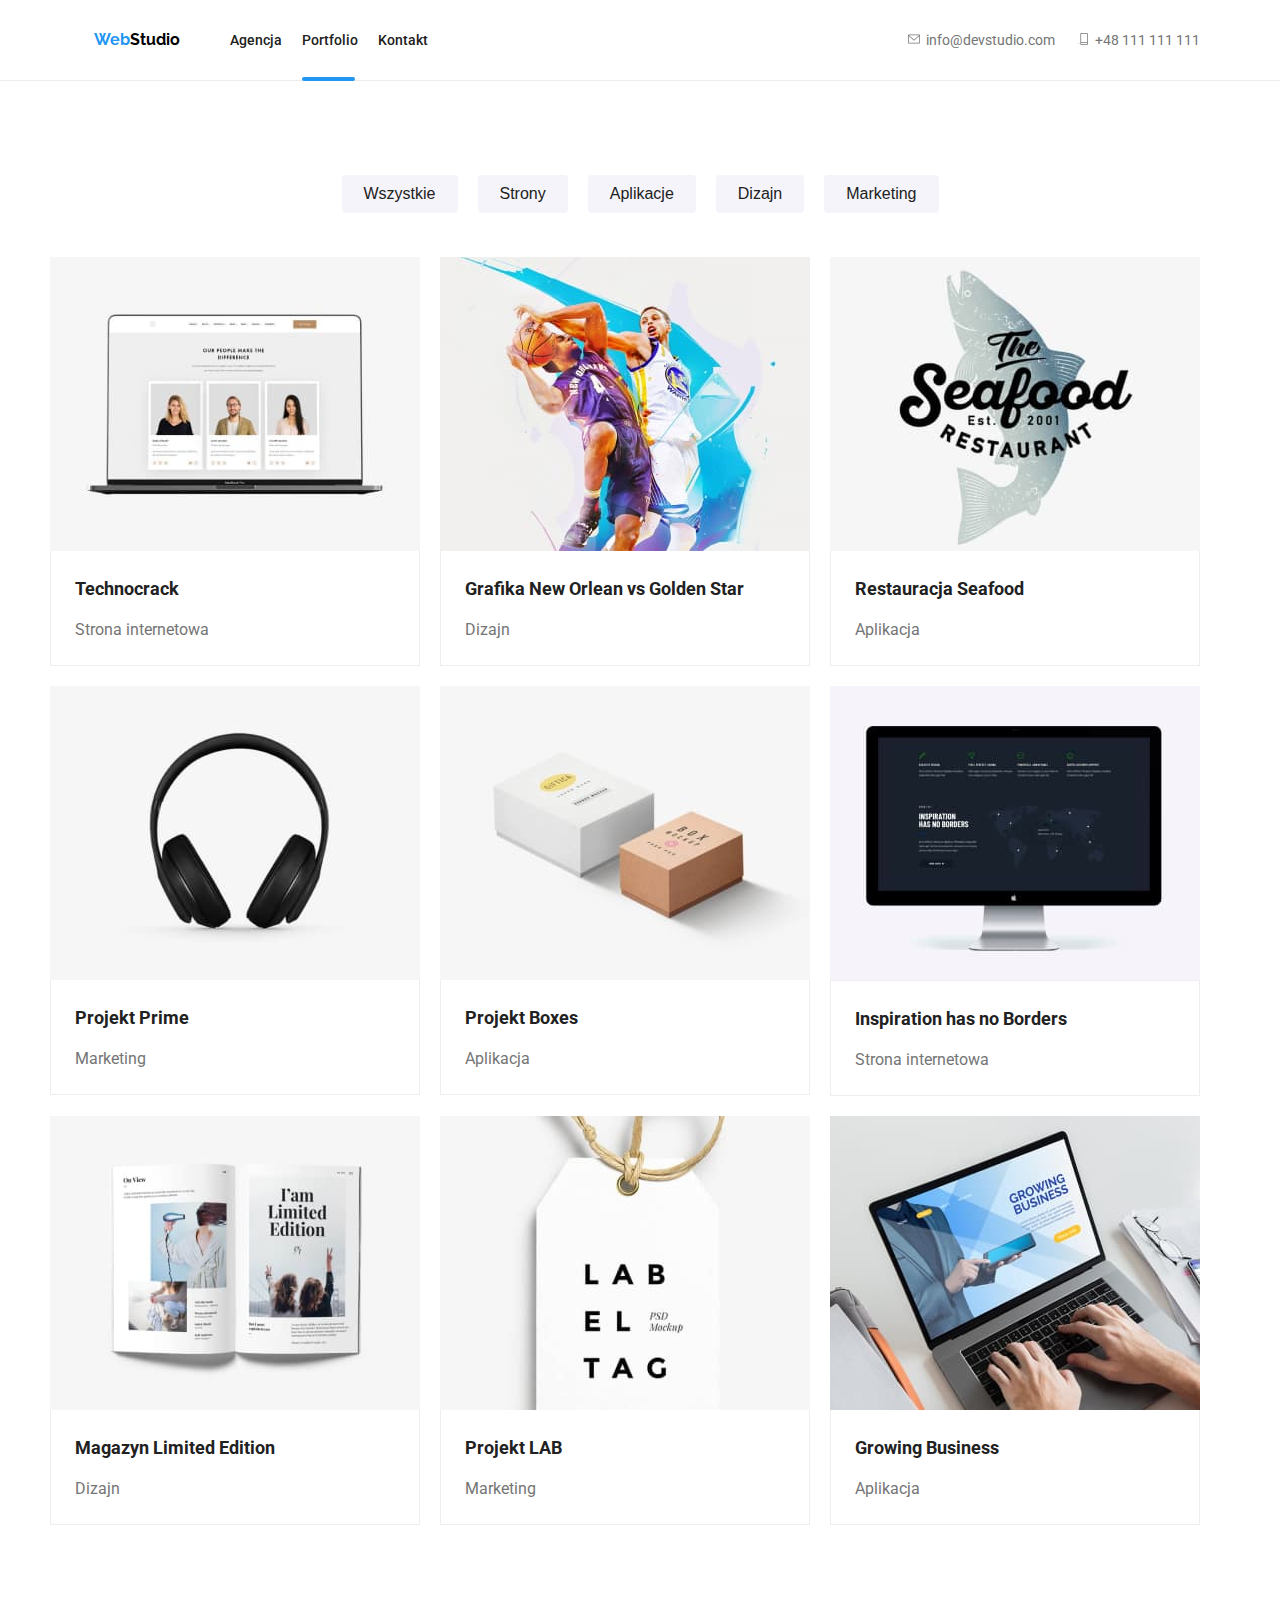
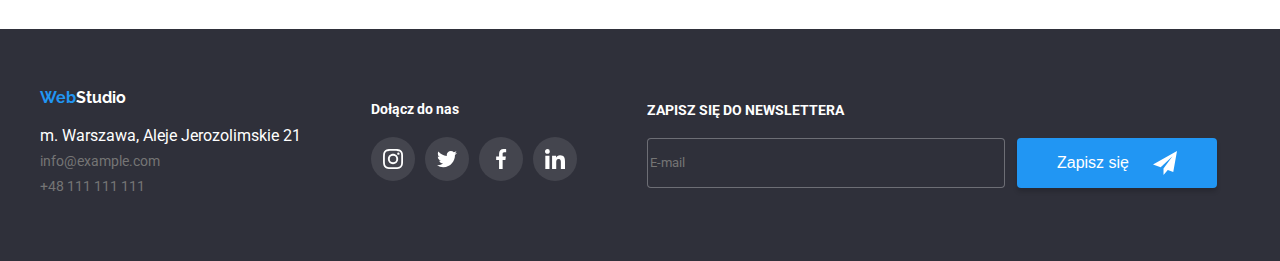
==== portfolio.html @ ab226d9c "feat: init" ====
<!DOCTYPE html>
<html lang="en">
  <head>
    <title>Homework_2</title>
    <meta http-equiv="X-UA-Compatible" content="IE=edge" />
    <meta charset="utf-8" />
    <meta name="viewport" content="width=device-width, initial-scale=1.0" />
    <link rel="stylesheet" href="https://cdnjs.cloudflare.com/ajax/libs/modern-normalize/2.0.0/modern-normalize.min.css" 
    integrity="sha512-4xo8blKMVCiXpTaLzQSLSw3KFOVPWhm/TRtuPVc4WG6kUgjH6J03IBuG7JZPkcWMxJ5huwaBpOpnwYElP/m6wg==" 
    crossorigin="anonymous" 
    referrerpolicy="no-referrer" />
    <link rel="stylesheet" href="css/styles.css" type="text/css"/>
    <link rel="preconnect" href="https://fonts.googleapis.com">
    <link rel="preconnect" href="https://fonts.gstatic.com" crossorigin>
    <link href="https://fonts.googleapis.com/css2?family=Raleway:wght@700&family=Roboto:wght@400;500;700;900&display=swap" 
    rel="stylesheet">
  </head>
  <body lang="pl">
    <header>
        <div class="container">
            <div class="head">
              <div class="head-left">
                <div class="logo-top">
                  <a href="./index.html"><span>Web</span>Studio</a>
                </div>
                <ul class="nav-list">
                    <li class="nav-list-item">
                      <a class="agency" href="./index.html">Agencja</a>
                      
                    </li>
                    <li class="nav-list-item">
                      <a class="portfolio" href="./portfolio.html">Portfolio</a>
                      <div class="underline"></div>
                    </li>
                    <li class="nav-list-item">
                      <a class="contact" href="#">Kontakt</a>
                    </li>
                  </ul>
              </div>
                <div class="head-right">
                    <ul class="head-right-list">
                        <li >
                            <div class="link-mail-head">
                              <svg width="16" height="12">
                                <use href="./images/icons.svg#icon-envelope"></use>
                              </svg>
                              <a href="#">info@devstudio.com</a>
                            </div>
                        </li>
                        <li >
                            <div class="link-phone-head">
                              <svg  width="16" height="12">
                                <use href="./images/icons.svg#icon-smartphone"></use>
                              </svg>
                              <a href="tel:48111111111">+48 111 111 111</a>
                            </div>
                        </li>
                    </ul>
                </div>
            </div>
        </div>
    </header>    
    <main>
        <div class="container">
            <section class="section">
                <!--HERO-->
                <div>
                    <ul class="button-head">
                        <li class="button"><button type="button">Wszystkie</button></li>
                        <li class="button"><button type="button">Strony</button></li>
                        <li class="button"><button type="button">Aplikacje</button></li>
                        <li class="button"><button type="button">Dizajn</button></li>
                        <li class="button"><button type="button">Marketing</button></li>
                    </ul>
                </div>    
                <!--Opis-->
                <div>
                    <ul class="image-list">
                        <li class="item">
                          <div class="box">
                            <div class="overlay">
                              <p>
                                Technocrack jest popularną platformą wykorzystywaną do rozpowszechniania koronawirusa. 
                                Firmy wykorzystują tę platformę do celów szpiegowskich i ataków na niezabezpieczone serwery konkurencji
                              </p>
                            </div>
                            <img src="images/images.portfolio/1strona.jpg"
                            alt="Technocrack"
                            width="370"
                            height="294" >
                          </div>
                            <div class="item-text">
                                <h2>Technocrack</h2>
                                <p>Strona internetowa</p>
                            </div>
                        </li>
                        <li class="item">
                          <div class="box">
                            <div class="overlay">
                              <p>
                                Technocrack jest popularną platformą wykorzystywaną do rozpowszechniania koronawirusa. 
                                Firmy wykorzystują tę platformę do celów szpiegowskich i ataków na niezabezpieczone serwery konkurencji
                              </p>
                            </div>     
                            <img src="images/images.portfolio/2dizajn.jpg"
                                alt="Basketball players"
                                width="370"
                                height="294">
                          </div>
                          <div class="item-text">
                            <h2>Grafika New Orlean vs Golden Star</h2>
                            <p>Dizajn</p>
                          </div>    
                        </li> 
                        <li class="item">
                          <div class="box">
                            <div class="overlay">
                              <p>
                                Technocrack jest popularną platformą wykorzystywaną do rozpowszechniania koronawirusa. 
                                Firmy wykorzystują tę platformę do celów szpiegowskich i ataków na niezabezpieczone serwery konkurencji
                              </p>
                            </div>
                          <img src="images/images.portfolio/3seafood.jpg"
                            alt="Restaurant"
                            width="370"
                            height="294">
                          </div>  
                          <div class="item-text">
                                    <h2>Restauracja Seafood</h2>
                                    <p>Aplikacja</p>
                          </div>
                        </li>        
                        <li class="item">
                          <div class="box">
                            <div class="overlay">
                              <p>
                                Technocrack jest popularną platformą wykorzystywaną do rozpowszechniania koronawirusa. 
                                Firmy wykorzystują tę platformę do celów szpiegowskich i ataków na niezabezpieczone serwery konkurencji
                              </p>
                            </div>  
                            <img src="images/images.portfolio/4earpods.jpg"
                              alt="Earpods"
                              width="370"
                              height="294">
                          </div>
                              <div class="item-text">
                                <h2>Projekt Prime</h2>
                                <p>Marketing</p>
                              </div>
                        </li>  
                        <li class="item">
                          <div class="box">
                            <div class="overlay">
                              <p>
                                Technocrack jest popularną platformą wykorzystywaną do rozpowszechniania koronawirusa. 
                                Firmy wykorzystują tę platformę do celów szpiegowskich i ataków na niezabezpieczone serwery konkurencji
                              </p>
                            </div>       
                          <img src="images/images.portfolio/5boxes.jpg"
                              alt="Project boxes"
                              width="370"
                              height="294">
                          </div>
                          <div class="item-text">
                            <h2>Projekt Boxes</h2>
                            <p>Aplikacja</p>
                          </div>
                        </li> 
                        <li class="item">
                          <div class="box">
                            <div class="overlay">
                              <p>
                                Technocrack jest popularną platformą wykorzystywaną do rozpowszechniania koronawirusa. 
                                Firmy wykorzystują tę platformę do celów szpiegowskich i ataków na niezabezpieczone serwery konkurencji
                              </p>
                            </div>   
                            <img src="images/images.portfolio/6pc.jpg"
                              alt="Monitor"
                              width="370"
                              height="294">
                          </div>    
                          <div class="item-text">
                                    <div class="item-text"></div>
                                    <h2>Inspiration has no Borders</h2>
                                    <p>Strona internetowa</p>
                          </div>
                        </li> 
                        <li class="item">
                          <div class="box">
                            <div class="overlay">
                              <p>
                                Technocrack jest popularną platformą wykorzystywaną do rozpowszechniania koronawirusa. 
                                Firmy wykorzystują tę platformę do celów szpiegowskich i ataków na niezabezpieczone serwery konkurencji
                              </p>
                            </div>    
                            <img src="images/images.portfolio/7book.jpg"
                                alt="Journal"
                                width="370"
                              height="294">
                          </div>
                          <div class="item-text">
                            <h2>Magazyn Limited Edition</h2>
                            <p>Dizajn</p>
                          </div>
                        </li>
                        <li class="item">
                          <div class="box">
                            <div class="overlay">
                              <p>
                                Technocrack jest popularną platformą wykorzystywaną do rozpowszechniania koronawirusa. 
                                Firmy wykorzystują tę platformę do celów szpiegowskich i ataków na niezabezpieczone serwery konkurencji
                              </p>
                            </div>    
                            <img src="images/images.portfolio/8lab.jpg"
                              alt="Project lab marketing"
                              width="370"
                              height="294">
                          </div>
                            <div class="item-text">
                            <h2>Projekt LAB</h2>
                            <p>Marketing</p>
                          </div>
                        </li>
                        <li class="item">
                          <div class="box">
                            <div class="overlay">
                              <p>
                                Technocrack jest popularną platformą wykorzystywaną do rozpowszechniania koronawirusa. 
                                Firmy wykorzystują tę platformę do celów szpiegowskich i ataków na niezabezpieczone serwery konkurencji
                              </p>
                            </div>    
                            <img src="images/images.portfolio/9laptop.jpg"
                                alt="Working with laptop"
                                width="370"
                                height="294">
                          </div>
                          <div class="item-text">
                            <h2>Growing Business</h2>
                            <p>Aplikacja</p>
                          </div>
                        </li>
                            
                    </ul>
                </div> 
            </section>
        </div>        
    </main>
    <footer class="footer">
        <div class="container">
          <div class="footer-block">
            <div class="footer-left">
              <div>
                <a class="logo-bottom" href="index.html"><span>Web</span>Studio</a>
              </div>
              <div>
                <address class="address">
                  <ul class="address-list">
                    <li>
                    <p>m. Warszawa, Aleje Jerozolimskie 21</p>
                    </li>
                    <li>
                    <p class="link-footer1">info@example.com</p>
                    </li>
                    <li>
                    <p class="link-footer2">+48 111 111 111</p>
                    </li>
                  </ul>
                </address>
              </div>
            </div>
            <div class="footer-right">
              <h4>Dołącz do nas</h4>
              <ul class="bottom-icons">
                <li class="icon-bottom-item">
                  <svg class="item-icon" width="20" heigh="20">
                    <use href="./images/icons.svg#icon-instagram"></use>
                  </svg>
                </li>
                <li class="icon-bottom-item">
                  <svg class="item-icon" width="20" heigh="20">
                    <use href="./images/icons.svg#icon-twitter"></use>
                  </svg>
                </li>
                <li class="icon-bottom-item">
                  <svg class="item-icon" width="20" heigh="20">
                    <use href="./images/icons.svg#icon-facebook"></use>
                  </svg>
                </li>
                <li class="icon-bottom-item">
                  <svg class="item-icon" width="20" heigh="20">
                    <use href="./images/icons.svg#icon-linkedin"></use>
                  </svg>
                </li>
              </ul>
            </div>
            <div class="footer-newsletter">
              <form class="newsletter-form" name="signup_form" autocomplete="on" novalidate>
                <label>
                  <h4>Zapisz się do newslettera</h4>
                  <input type="email" name="email" placeholder="E-mail" />
                </label>
                <button class="label-button" type="submit">Zapisz się
                  <svg  width="24" height="24">
                    <use href="./images/icons.svg#icon-icon-send"></use>
                  </svg>
                </button> 
              </form>
            </div>
          </div>
        </div>
    </footer>
</body>
</html>
---- css/styles.css ----
*,
*::before,
*::after {
  box-sizing: border-box;
}

*{
    font-family: 'Roboto', 'Raleway' sans-serif;
    margin: auto;
         
}


.container {
    max-width: 1200px;
    justify-content: center;
   
}
header {
    border-bottom: 1px solid #ECECEC;
}

.head {
    display: flex;
    color: #212121;
    font-size: 16px;
    line-height: 1.14;
    text-decoration: none;
    height: 80px;
        
}

.head li {
    padding-inline: 10px;
}
.head-left {
    display: flex;
    justify-content: space-between;
    padding-right: 364px;
}

.logo-top a {
    color: #000000;
    font-weight: 700;
    font-family:'Raleway';
    padding-top: 24px;
    padding-bottom: 25px;
    text-decoration: none;
    margin: 0;
}

.logo-top span {
    color: #2196F3;
}
.nav-list {
    display: flex;
    margin: unset;
    justify-content: space-between;
    align-items: center;
    text-decoration: none;
}

.nav-list a {
    margin: unset;
    justify-content: space-between;
    transition: 250ms cubic-bezier(0.4, 0, 0.2, 1);
    text-decoration: none;
    
}
.agency {
    color: #212121;
    font-weight: 500;
    font-size: 14px;
    margin: 0; 
}
.agency:hover {
    color: #2196F3;
}
.portfolio {
    color: #212121;
    font-weight: 500;
    font-size: 14px;
    margin: 0; 
}
.portfolio:hover {
    color: #2196F3;
}
.contact {
    color: #212121;
    font-weight: 500;
    font-size: 14px;
    margin: 0; 
}
.contact:hover {
    color: #2196F3;
}

.underline {
    position: absolute;
    background-color: #2196F3;
    border-radius: 2px;
    width: 53px;
    height: 4px;
    margin-top: 28px;
}

.link-mail-head {
    transition: 250ms cubic-bezier(0.4, 0, 0.2, 1);
}
.link-phone-head {
    transition: 250ms cubic-bezier(0.4, 0, 0.2, 1);
}

.head-right {
    display: flex;
    justify-content: space-between;
    margin: unset;
    padding-right: 30px;
}



.head-right-list {
    display: flex;
    cursor: pointer;
    transition: 250ms cubic-bezier(0.4, 0, 0.2, 1);
}
.head-right-list a{
    text-decoration: none;
    color: #757575;
    font-size: 14px;
    
}
.head-right-list svg {
    fill: #757575;
    
}

.head-right-list :hover {
    color: #2196F3;
    fill: #2196F3;
    
}
.head-right-list :hover svg {
    fill: var(--hover-color);
    

} 
.head-right-list :hover a {
    color: var(--hover-color);
    
}
body {
    font-family: 'Roboto', sans-serif;
    background-color: #FFFFFF;
    color: #212121;
    text-decoration: none;
    line-height: 1.5;
     
}
.section {
    padding-top: 94px;
    padding-bottom: 94px;
        
}

button {
    font-style: normal;
    font-weight: 500;
    font-size: 16px;
    line-height: 26px;
    display: inline;
    color:#212121;
    background-color: #F5F4FA;
    cursor: pointer;
    justify-content: space-between;
    border: 3px;
    padding: 6px 22px;
    border-radius: 4px;
    transition: 250ms cubic-bezier(0.4, 0, 0.2, 1);

}
.button {
    padding-inline: 8px;
    transition: 250ms cubic-bezier(0.4, 0, 0.2, 1);

}

.button-head {
    padding-bottom: 34px;
    padding-left: 215px;
    padding-right: 215px;
    max-width: fit-content;
    text-align: center;
    transition: 250ms cubic-bezier(0.4, 0, 0.2, 1);
}

button:hover {
    background-color: #2196F3;
    color: #FFFFFF;
    transition: 250ms cubic-bezier(0.4, 0, 0.2, 1);
}

.image-list {
    display: flex;
    flex-wrap:wrap;
    list-style:inside;
    padding: unset;
    margin: unset;
    transition: 250ms cubic-bezier(0.4, 0, 0.2, 1);
  
}

.item {
    flex-basis: calc(100%  / 3);
    border: #757575;
    max-width: fit-content;
    margin: 10px;
    transition: 250ms cubic-bezier(0.4, 0, 0.2, 1);
}

.item:hover {
    cursor: pointer;
    box-shadow: 0px 1px 1px rgba(0, 0, 0, 0.12), 0px 4px 4px rgba(0, 0, 0, 0.06), 1px 4px 6px rgba(0, 0, 0, 0.16);
    transition: 250ms cubic-bezier(0.4, 0, 0.2, 1);
}

.item-text {
    border-bottom: 1px solid #EEEEEE;
    border-left: 1px solid #EEEEEE;
    border-right: 1px solid #EEEEEE;
}

.item h2{
    font-weight: 700;
    font-size: 18px;
    line-height: 36px;
    padding: 20px 24px 4px;
    color: #212121;
}
.item p {
    padding: 4px 24px 20px;
    font-weight: 400;
    font-size: 16px;
    line-height: 30px;
    color: #757575;
}

.box {
    position: relative;
    overflow: hidden;
}
  
.overlay {
    position: absolute;
    top: 0;
    left: 0;
    width: 370px;
    height: 294px;
    background: rgba(33, 150, 243, 0.9);
    transform: translateY(+494px);
    transition: 250ms cubic-bezier(0.4, 0, 0.2, 1);  
}
.overlay p {
    font-style: normal;
    font-weight: 400;
    font-size: 18px;
    line-height: 28px;
    letter-spacing: 0.03em;
    color: #FFFFFF; 
    padding-top: 49px;
    padding-left: 24px;
}
.image-list :hover .overlay {
    transform: translateY(0);
    

  }
img {
    display: block;
    max-width: 100%;
    height: auto;
}

footer {
    background: #2F303A;
    font-size: 16px;
    line-height: 1.14;
    text-decoration: none;
    color: #FFFFFF; 
        
}

.footer {
    padding-top: 60px;
    padding-bottom: 60px;
    justify-content: space-between;
    
}

.footer-block {
    display: flex;
}

.footer-left{
    margin: unset;
}
.footer-right {
    margin: unset;
    padding-left: 70px;
    padding-top: 12px;
}

.footer-right h4{
    font-family: 'Roboto';
    font-style: normal;
    font-weight: 700;
    font-size: 14px;
    line-height: 16px;
    color: #FFFFFF;

}

.logo-bottom {
    color: #FFFFFF;
    font-weight: 700;
    text-decoration: none;
    font-family:'Raleway';       
}

.logo-bottom span {
    color: #2196F3;

}

.address-list {
    padding: 0;
    max-width: fit-content;
}
.address {
    font-style: normal;
    padding-top: 20px;
}

.link-footer1 {
    color: #757575;
    font-size: 14px;
    text-decoration: none;
    padding-top: 9px;
    padding-bottom: 9px;
    transition: 250ms cubic-bezier(0.4, 0, 0.2, 1);
   
}
.link-footer1:hover {
    color: #2196F3 ;
    
}
.link-footer2 {
    color: #757575;
    font-size: 14px;
    text-decoration: none;
    transition: 250ms cubic-bezier(0.4, 0, 0.2, 1);
}
.link-footer2:hover {
    color: #2196F3 ;
    
}

.bottom-icons{
    display: flex;
    justify-content: space-between;
    gap: 10px;
    padding: 20px 0px; 
    transition: 250ms cubic-bezier(0.4, 0, 0.2, 1);   

}

.bottom-icons :hover{
    background: var(--hover-color);
    cursor: pointer;
    
}
.bottom-icons :hover {
    background: #2196F3;
    
}


.icon-bottom-item {
    display: flex;
    width: 44px;
    height: 44px;
    border-radius: 50%;
    background: rgba(255, 255, 255, 0.1);
    background-attachment: fixed;
    cursor: pointer;
    transition: 250ms cubic-bezier(0.4, 0, 0.2, 1);

}


.item-icon {
    fill: #FFFFFF;
    margin: 12px;    
}

.footer-newsletter h4 {
    font-family: 'Roboto';
    font-style: normal;
    font-weight: 700;
    font-size: 14px;
    line-height: 16px;
    color: #FFFFFF;
    text-transform: uppercase;
}
.footer-newsletter {
    margin: unset;
    padding-left: 70px;
    padding-top: 12px;
    height: 86px;
    display: block;
}

.newsletter-form {
    display: flex;
}

.footer-newsletter input {
    font-family: inherit;
    height: 50px;
    width: 358px;
    border-radius: 4px;
    background-color: #2F303A;
    margin-top: 20px;
    border: 1px solid #FFFFFF4D; 
    color: #FFFFFF;
    outline: none;
}

.label-button {
    width: 200px;
    height: 50px;
    background: #2196F3;
    box-shadow: 0px 4px 4px rgba(0, 0, 0, 0.15);
    border-radius: 4px;
    color: #FFFFFF;
    fill: #FFFFFF;
    display: flex;
    justify-content: center;
    align-items: center;
    border: 0;
    margin-top: 37px;
    margin-left: 12px;
    
}
.label-button svg {
    margin: unset;
    margin-left: 24px;
}

li {
    display: inline;
    
}
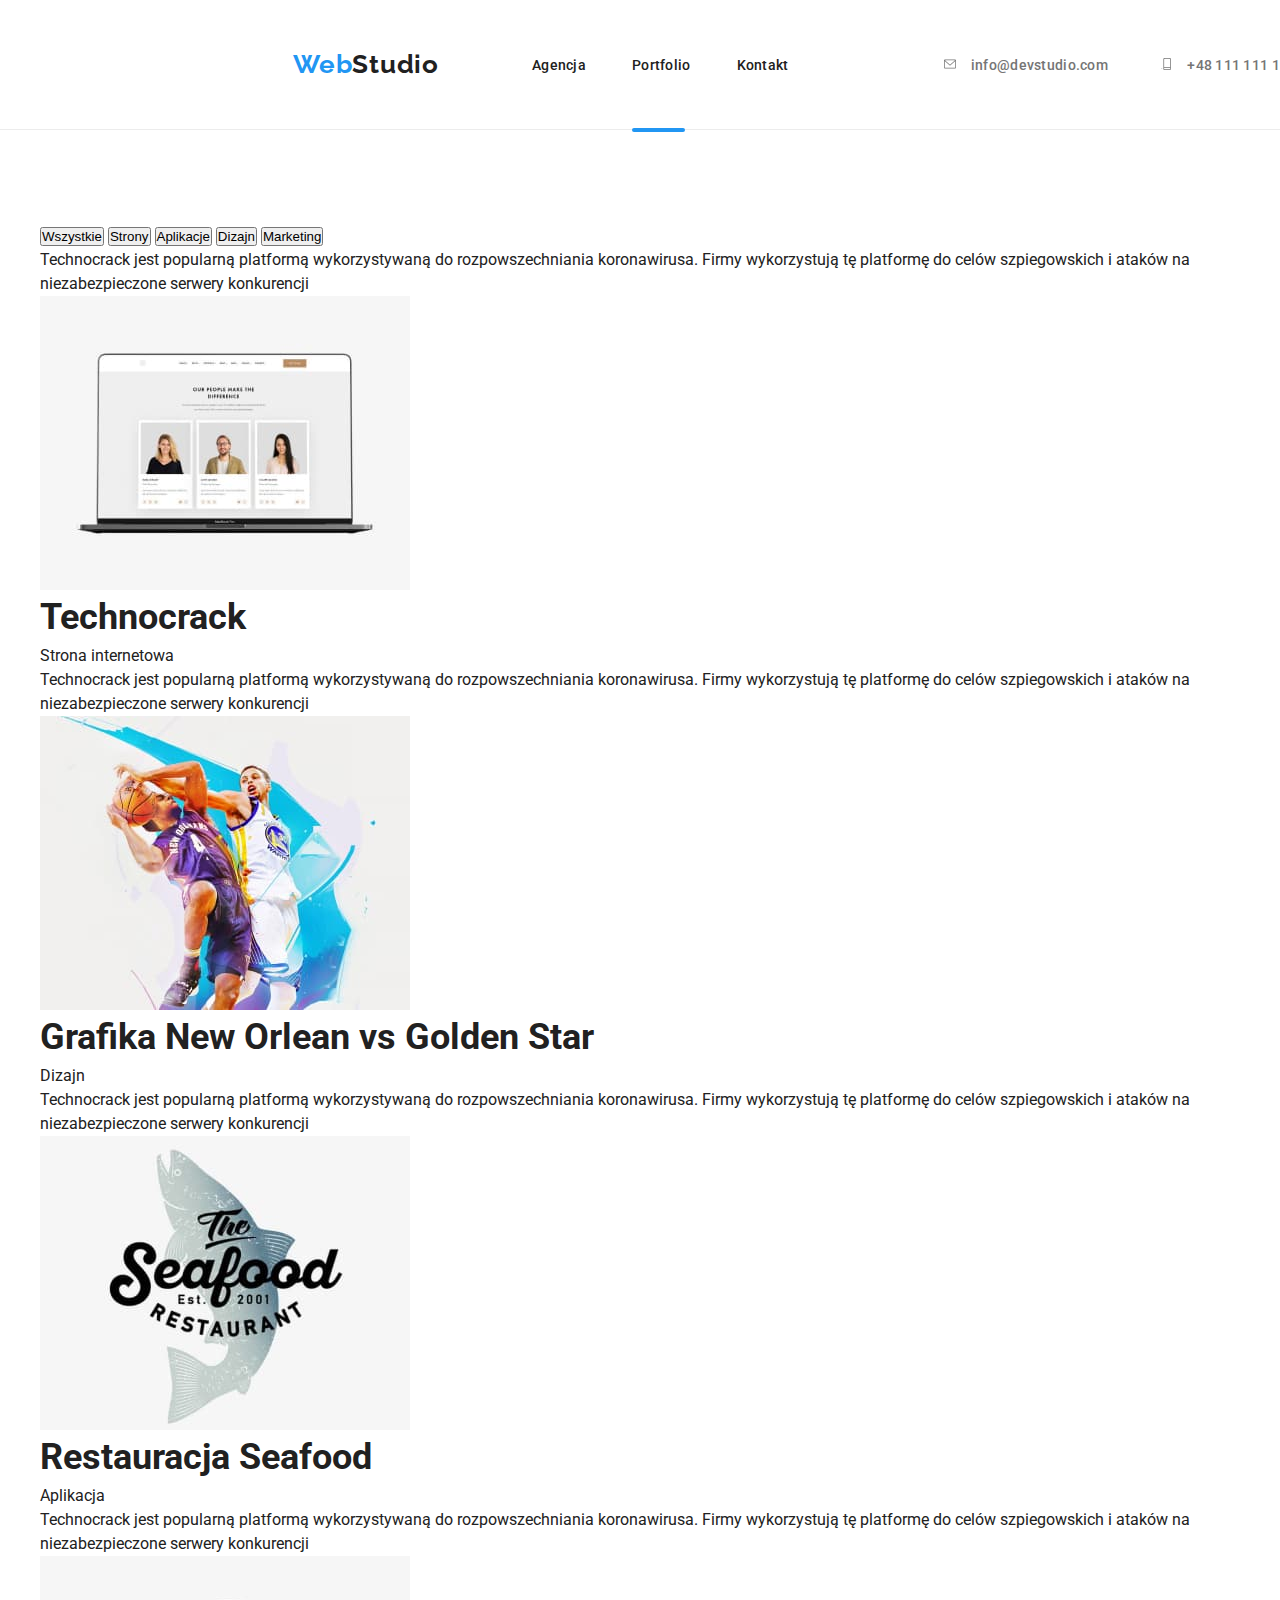
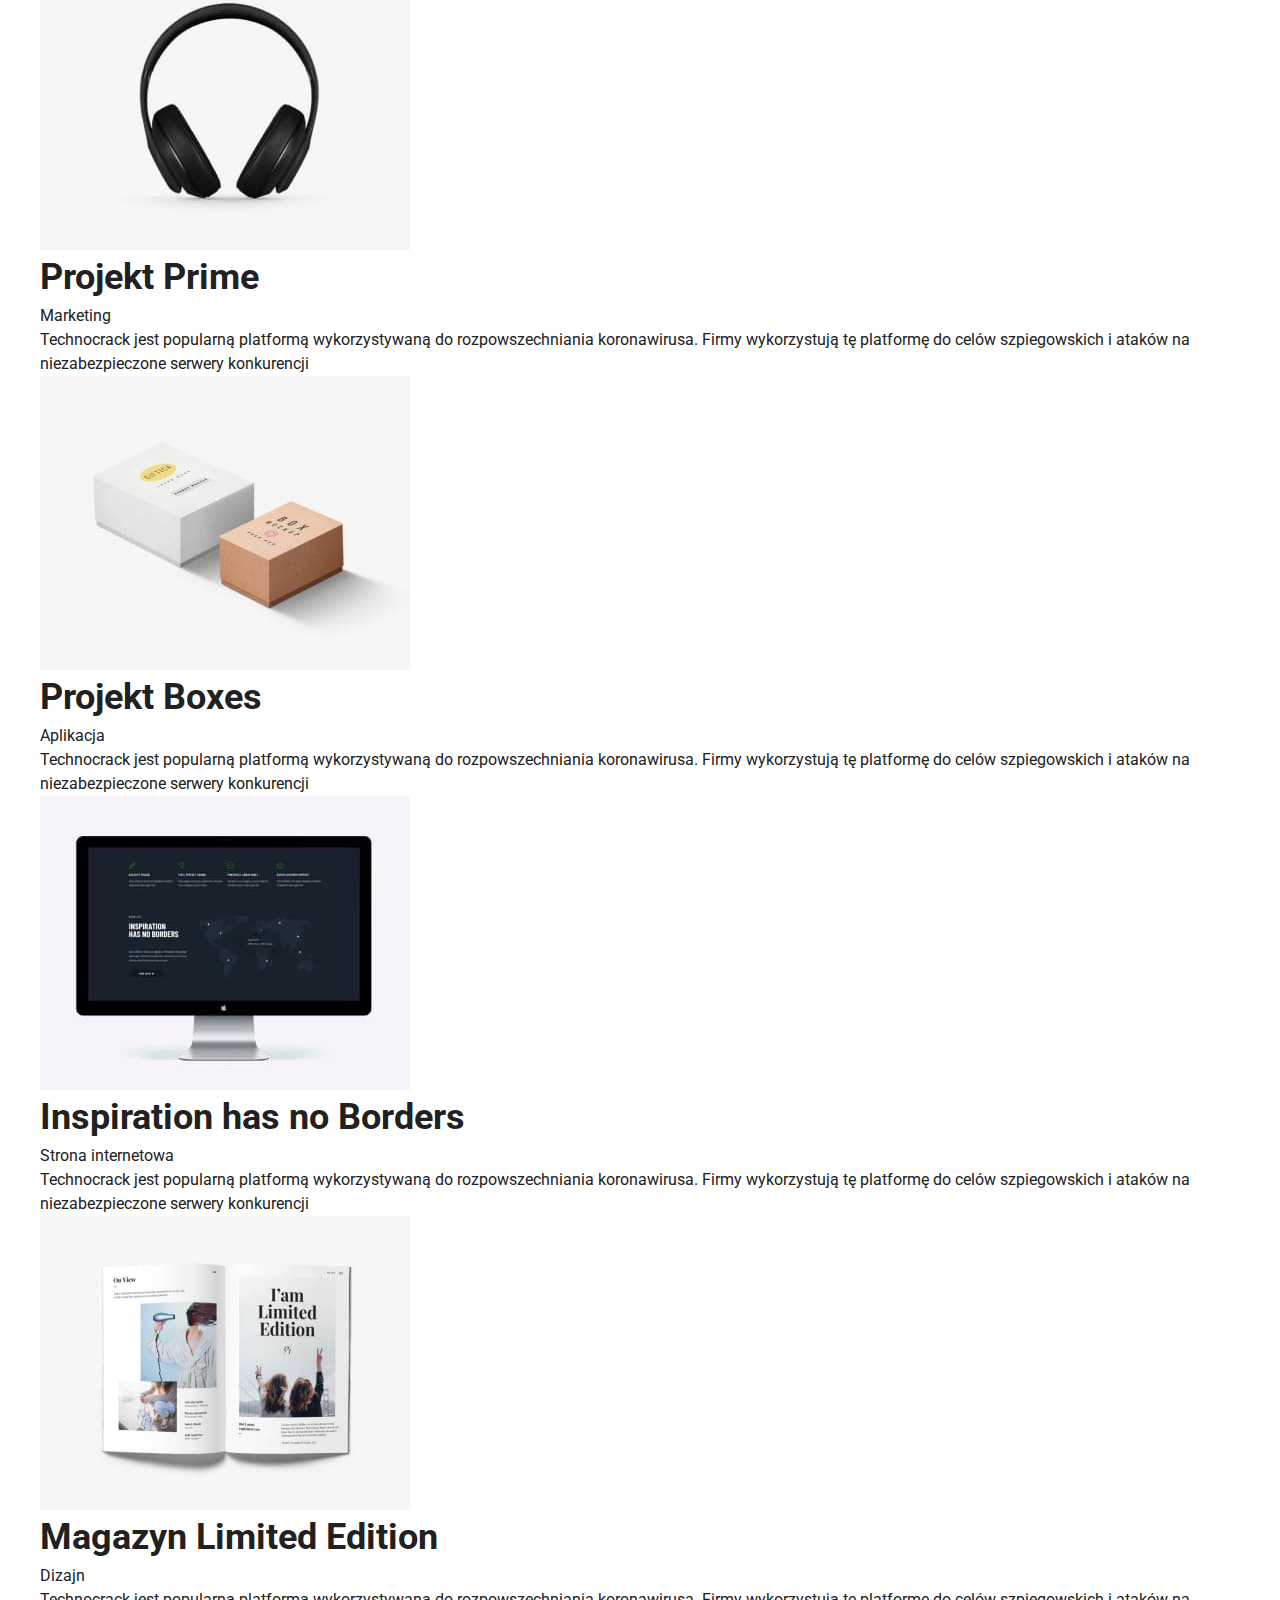
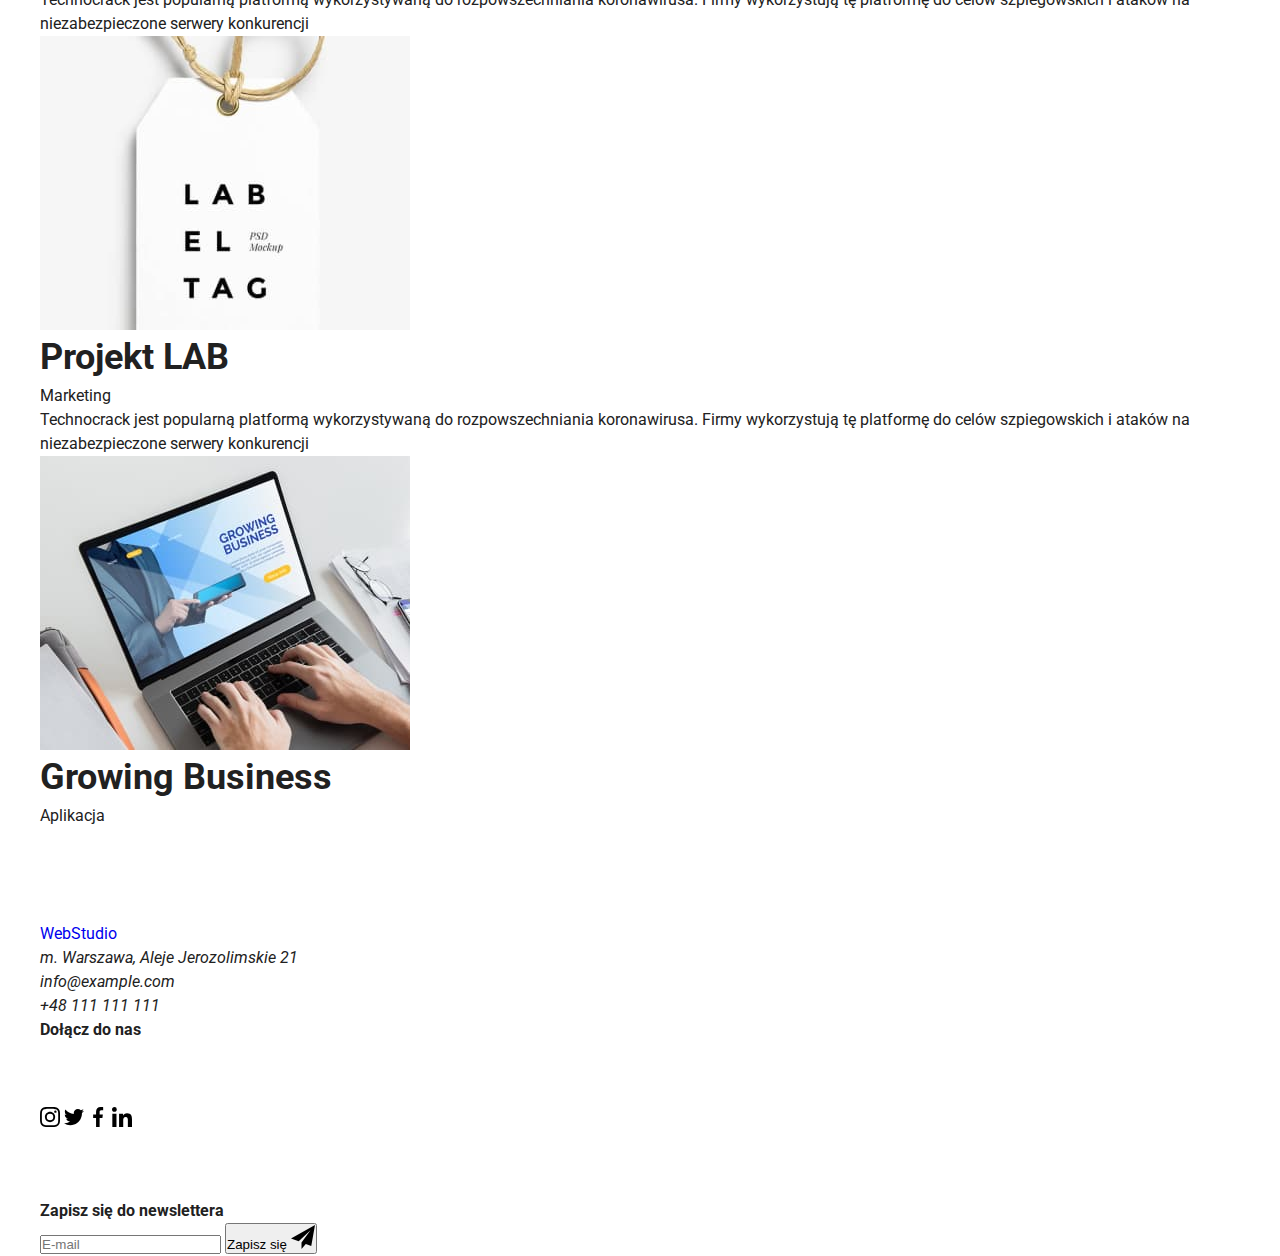
==== commit ad69b47f: "save" ====
--- a/portfolio.html
+++ b/portfolio.html
@@ -9,62 +9,55 @@
     integrity="sha512-4xo8blKMVCiXpTaLzQSLSw3KFOVPWhm/TRtuPVc4WG6kUgjH6J03IBuG7JZPkcWMxJ5huwaBpOpnwYElP/m6wg==" 
     crossorigin="anonymous" 
     referrerpolicy="no-referrer" />
-    <link rel="stylesheet" href="css/styles.css" type="text/css"/>
+    <link rel="stylesheet" href="css/main.min.css" type="text/css"/>
     <link rel="preconnect" href="https://fonts.googleapis.com">
     <link rel="preconnect" href="https://fonts.gstatic.com" crossorigin>
-    <link href="https://fonts.googleapis.com/css2?family=Raleway:wght@700&family=Roboto:wght@400;500;700;900&display=swap" 
-    rel="stylesheet">
+    <link href="https://fonts.googleapis.com/css2?family=Raleway:wght@700&family=Roboto:wght@400;500;700;900&display=swap" rel="stylesheet">
   </head>
   <body lang="pl">
-    <header>
-        <div class="container">
-            <div class="head">
-              <div class="head-left">
-                <div class="logo-top">
-                  <a href="./index.html"><span>Web</span>Studio</a>
-                </div>
-                <ul class="nav-list">
-                    <li class="nav-list-item">
-                      <a class="agency" href="./index.html">Agencja</a>
-                      
-                    </li>
-                    <li class="nav-list-item">
-                      <a class="portfolio" href="./portfolio.html">Portfolio</a>
-                      <div class="underline"></div>
-                    </li>
-                    <li class="nav-list-item">
-                      <a class="contact" href="#">Kontakt</a>
-                    </li>
-                  </ul>
+    <header class="main-header">
+      <div class="container main-header_container">
+        
+        <nav class="main-header_nav">       
+            <a class="main-header_logo" href="./index.html"><span>Web</span>Studio</a>
+            <menu class="main-header_nav">
+              <li class=" main-header_nav_item">
+                <a  href="./index.html">Agencja</a>
+              </li>
+              <li class="main-header_nav_item">
+                <a href="./portfolio.html"><div class="main-header_nav_link--current"></div>Portfolio</a>
+              </li>
+              <li class="main-header_nav_item">
+                <a href="#">Kontakt</a>
+              </li>
+            </menu>
+        </nav>
+        <ul class="main-header_contact">
+            <li class="main-header_contact_item">
+              
+                <a href="mailto">
+                  <svg width="16" height="12">
+                  <use href="./images/icons.svg#icon-envelope"></use>
+                </svg> info@devstudio.com</a>
+              
+            </li>
+            <li class="main-header_contact_item">
+                  
+                <a href="tel:48111111111">
+                  <svg  width="16" height="12">
+                  <use href="./images/icons.svg#icon-smartphone"></use>
+                </svg> +48 111 111 111</a>
               </div>
-                <div class="head-right">
-                    <ul class="head-right-list">
-                        <li >
-                            <div class="link-mail-head">
-                              <svg width="16" height="12">
-                                <use href="./images/icons.svg#icon-envelope"></use>
-                              </svg>
-                              <a href="#">info@devstudio.com</a>
-                            </div>
-                        </li>
-                        <li >
-                            <div class="link-phone-head">
-                              <svg  width="16" height="12">
-                                <use href="./images/icons.svg#icon-smartphone"></use>
-                              </svg>
-                              <a href="tel:48111111111">+48 111 111 111</a>
-                            </div>
-                        </li>
-                    </ul>
-                </div>
-            </div>
-        </div>
+            </li>
+        </ul>
+        
+      </div>
     </header>    
     <main>
         <div class="container">
-            <section class="section">
-                <!--HERO-->
-                <div>
+          <section class="section">
+          <!--HERO-->
+            <div>
                     <ul class="button-head">
                         <li class="button"><button type="button">Wszystkie</button></li>
                         <li class="button"><button type="button">Strony</button></li>
@@ -72,9 +65,9 @@
                         <li class="button"><button type="button">Dizajn</button></li>
                         <li class="button"><button type="button">Marketing</button></li>
                     </ul>
-                </div>    
-                <!--Opis-->
-                <div>
+            </div>    
+          <!--Opis-->
+            <div>
                     <ul class="image-list">
                         <li class="item">
                           <div class="box">
@@ -241,8 +234,8 @@
                         </li>
                             
                     </ul>
-                </div> 
-            </section>
+            </div> 
+          </section>
         </div>        
     </main>
     <footer class="footer">
--- a/css/main.min.css
+++ b/css/main.min.css
@@ -0,0 +1 @@
+:root{--focus-color: rgba(33, 150, 243, 1);--background-color: #2196F3;--hover-color: rgba(33, 150, 243, 1);--background-first: #ffffff --background-second: #F5F4FA;--background-third: #2F303A;--contact-color: #757575}*{margin:0;padding:0;text-decoration:none}*,*::before,*::after{-webkit-box-sizing:border-box;box-sizing:border-box}img{display:block;max-width:100%;height:auto}body{font-family:"Roboto",sans-serif;background-color:#fff;color:#212121;text-decoration:none;line-height:1.5}h2{-webkit-box-pack:center;-ms-flex-pack:center;justify-content:center;display:inline;font-size:36px;font-weight:700;text-align:center}li{display:inline}.section{padding-top:94px;padding-bottom:94px}.container{width:1200px;margin:0 auto}:hover,:focus,::after,::before{-webkit-transition:250ms cubic-bezier(0.4, 0, 0.2, 1);transition:250ms cubic-bezier(0.4, 0, 0.2, 1)}.main-header{padding-top:25px;padding-bottom:25px;width:1600px;margin:0 auto;display:-webkit-box;display:-ms-flexbox;display:flex;border-bottom:solid 1px #ececec;background:var(--background-first)}.main-header_logo{font-weight:700;text-decoration:none;color:#212121;font-family:"Raleway";font-style:normal;font-weight:700;font-size:26px;line-height:31px;letter-spacing:.03em}.main-header_logo span{color:#2196f3}.main-header_container{display:-webkit-box;display:-ms-flexbox;display:flex;padding-top:24px;padding-bottom:24px}.main-header_nav{display:-webkit-box;display:-ms-flexbox;display:flex;margin-right:auto;margin-left:93px;-webkit-box-pack:center;-ms-flex-pack:center;justify-content:center;-webkit-box-align:center;-ms-flex-align:center;align-items:center}.main-header_nav_item{margin-right:46px;display:inline}.main-header_nav_item a{font-style:normal;text-decoration:none;color:#212121;font-weight:500;font-size:14px;line-height:16px;letter-spacing:.02em;-webkit-box-pack:justify;-ms-flex-pack:justify;justify-content:space-between;-webkit-box-align:center;-ms-flex-align:center;align-items:center}.main-header_nav_item:hover a,.main-header_nav_item:focus a{color:var(--focus-color);color:var(--hover-color)}.main-header_nav_link--current{position:absolute;border-radius:2px;width:53px;height:4px;margin-top:75px;background:#2196f3}.main-header_contact{display:-webkit-box;display:-ms-flexbox;display:flex;margin:auto;-webkit-box-pack:justify;-ms-flex-pack:justify;justify-content:space-between;-webkit-box-align:center;-ms-flex-align:center;align-items:center}.main-header_contact_item{margin-right:50px}.main-header_contact_item a{font-style:normal;text-decoration:none;color:var(--contact-color);font-weight:500;font-size:14px;line-height:16px;letter-spacing:.02em;fill:var(--contact-color)}.main-header_contact_item a svg{margin-right:10px}.main-header_contact_item:hover a{color:var(--hover-color);fill:var(--hover-color)}.hero{display:block;-webkit-box-pack:center;-ms-flex-pack:center;justify-content:center;text-align:center;font-size:16px;line-height:1.14;text-decoration:none;background:url("/goit-markup-hw-04/images/background.jpg");color:#fff;width:1600px;margin:auto}.hero h1{font-size:44px;font-weight:900;line-height:60px;padding-top:200px;padding-bottom:30px;width:696px;display:-webkit-box;display:-ms-flexbox;display:flex;-webkit-box-pack:center;-ms-flex-pack:center;justify-content:center;-webkit-box-align:center;-ms-flex-align:center;align-items:center;margin:auto}.hero_button{display:inline;-webkit-box-pack:center;-ms-flex-pack:center;justify-content:center;text-align:center;width:200px;height:50px;background:#2196f3;color:#fff;margin-bottom:200px;font-style:normal;border:0;font-weight:700;font-size:16px;line-height:30px;cursor:pointer}.columns{display:-webkit-box;display:-ms-flexbox;display:flex;-ms-flex-wrap:wrap;flex-wrap:wrap}.columns_list{display:-webkit-box;display:-ms-flexbox;display:flex;-webkit-box-pack:center;-ms-flex-pack:center;justify-content:center}.columns_list_item{margin-right:30px}.columns_list_item p{-webkit-box-pack:center;-ms-flex-pack:center;justify-content:center;font-style:normal;font-weight:400;font-size:14px;line-height:24px;color:#757575;max-width:-webkit-fit-content;max-width:-moz-fit-content;max-width:fit-content;letter-spacing:.03em}.columns_list_item h4{margin-bottom:10px;font-style:normal;font-weight:700;font-size:14px;line-height:16px;letter-spacing:.03em;text-transform:uppercase}.columns_list_pic{display:-webkit-box;display:-ms-flexbox;display:flex;-webkit-box-pack:center;-ms-flex-pack:center;justify-content:center;-webkit-box-align:center;-ms-flex-align:center;align-items:center;width:270px;height:120px;background:#f5f4fa;border-radius:4px;margin-bottom:30px}/*# sourceMappingURL=main.min.css.map */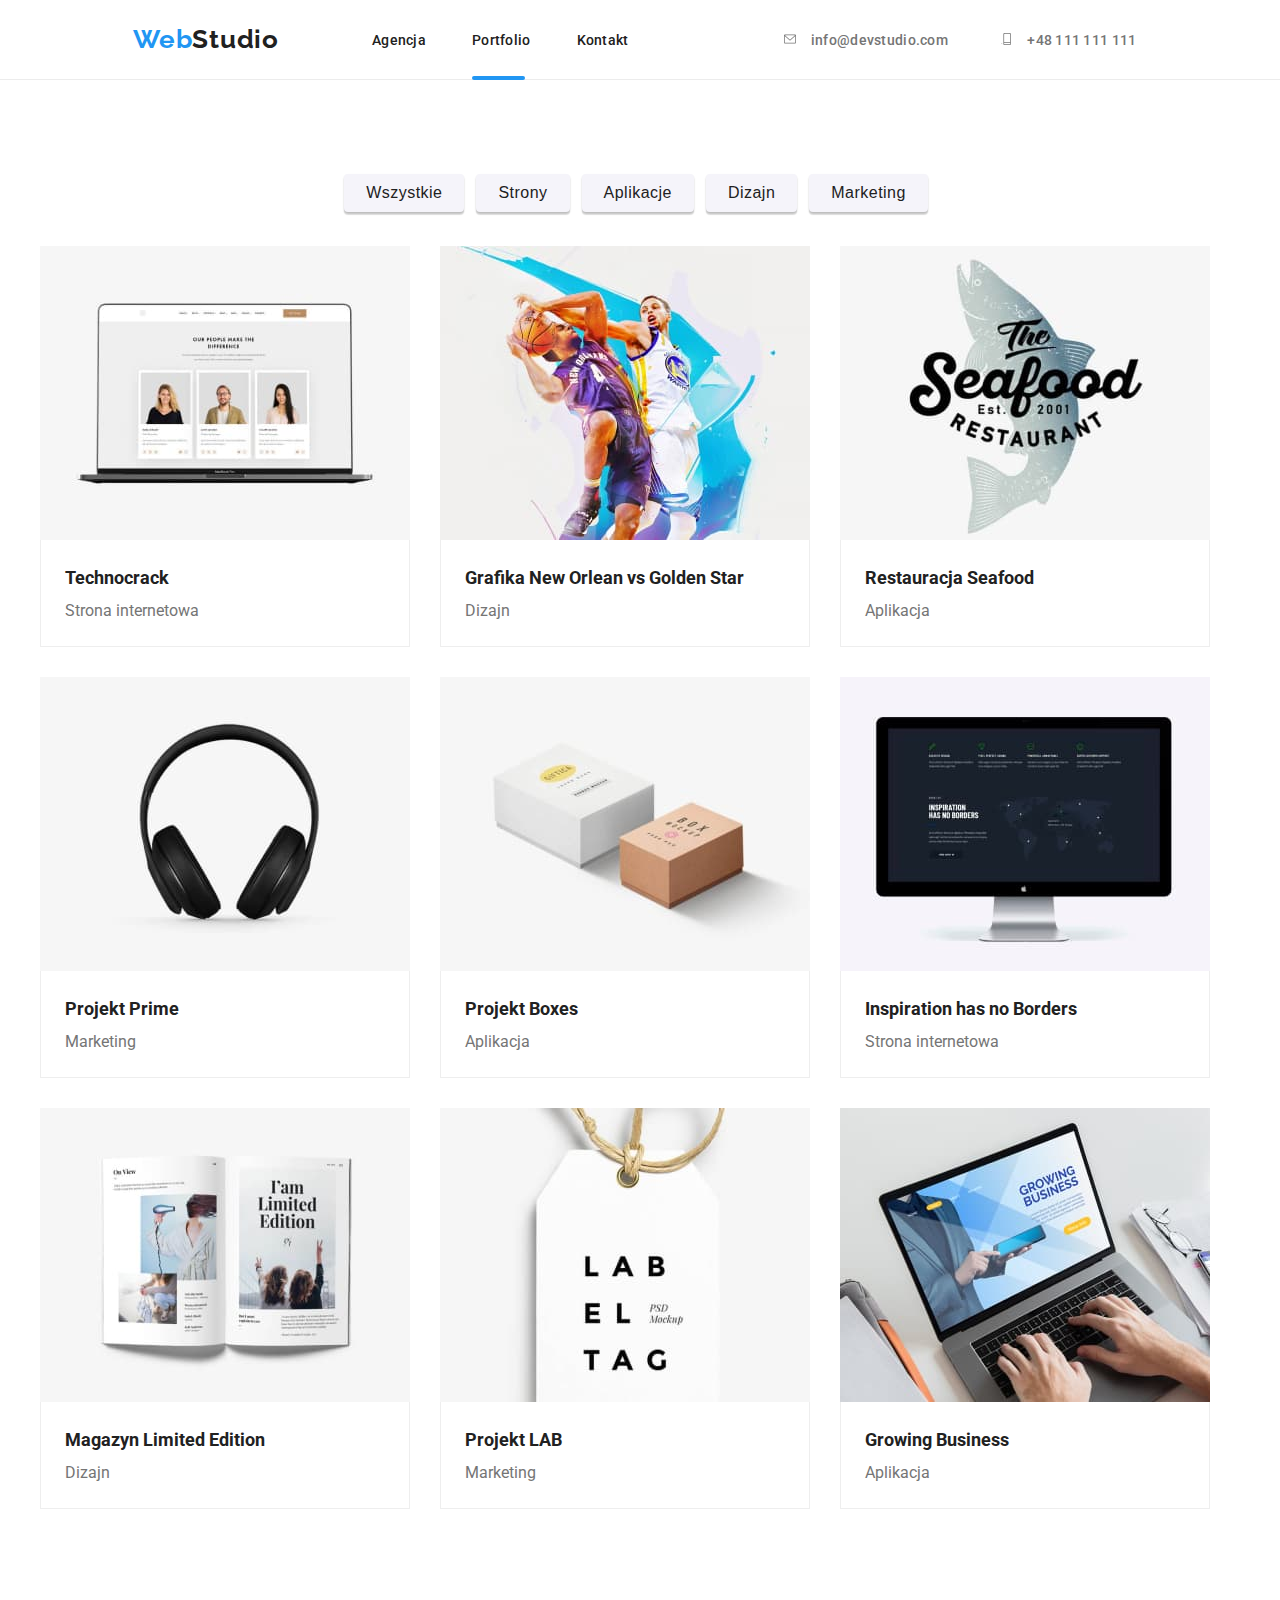
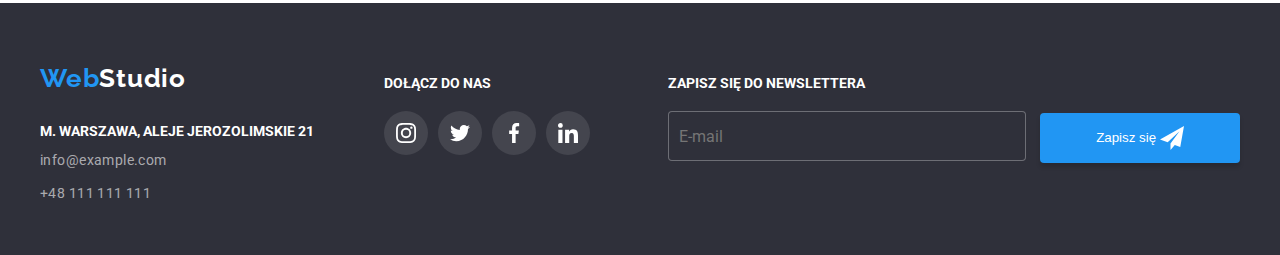
==== commit d6248ad3: "feat: init" ====
--- a/portfolio.html
+++ b/portfolio.html
@@ -57,21 +57,31 @@
         <div class="container">
           <section class="section">
           <!--HERO-->
-            <div>
-                    <ul class="button-head">
-                        <li class="button"><button type="button">Wszystkie</button></li>
-                        <li class="button"><button type="button">Strony</button></li>
-                        <li class="button"><button type="button">Aplikacje</button></li>
-                        <li class="button"><button type="button">Dizajn</button></li>
-                        <li class="button"><button type="button">Marketing</button></li>
-                    </ul>
+            <div class="button-menu">
+              <ul class="button-menu_list">
+                <li >
+                          <button class="button-menu_item" type="button">Wszystkie</button>
+                </li>
+                <li >
+                          <button class="button-menu_item" type="button">Strony</button>
+                </li>
+                <li >
+                          <button class="button-menu_item" type="button">Aplikacje</button>
+                </li>
+                <li >
+                          <button  class="button-menu_item"type="button">Dizajn</button>
+                </li>
+                <li >
+                          <button class="button-menu_item" type="button">Marketing</button>
+                </li>
+              </ul>
             </div>    
           <!--Opis-->
-            <div>
-                    <ul class="image-list">
-                        <li class="item">
-                          <div class="box">
-                            <div class="overlay">
+          <div >
+            <ul class="image-list" >
+              <li class="image-list_item">
+                <div class="image-list_box">
+                            <div class="image-list_overlay">
                               <p>
                                 Technocrack jest popularną platformą wykorzystywaną do rozpowszechniania koronawirusa. 
                                 Firmy wykorzystują tę platformę do celów szpiegowskich i ataków na niezabezpieczone serwery konkurencji
@@ -81,15 +91,15 @@
                             alt="Technocrack"
                             width="370"
                             height="294" >
-                          </div>
-                            <div class="item-text">
+                </div>
+                <div class="image-list_text">
                                 <h2>Technocrack</h2>
                                 <p>Strona internetowa</p>
-                            </div>
-                        </li>
-                        <li class="item">
-                          <div class="box">
-                            <div class="overlay">
+                </div>
+              </li>
+              <li class="image-list_item">
+                          <div class="image-list_box">
+                            <div class="image-list_overlay">
                               <p>
                                 Technocrack jest popularną platformą wykorzystywaną do rozpowszechniania koronawirusa. 
                                 Firmy wykorzystują tę platformę do celów szpiegowskich i ataków na niezabezpieczone serwery konkurencji
@@ -100,14 +110,14 @@
                                 width="370"
                                 height="294">
                           </div>
-                          <div class="item-text">
+                          <div class="image-list_text">
                             <h2>Grafika New Orlean vs Golden Star</h2>
                             <p>Dizajn</p>
                           </div>    
-                        </li> 
-                        <li class="item">
-                          <div class="box">
-                            <div class="overlay">
+              </li> 
+              <li class="image-list_item">
+                          <div class="image-list_box">
+                            <div class="image-list_overlay">
                               <p>
                                 Technocrack jest popularną platformą wykorzystywaną do rozpowszechniania koronawirusa. 
                                 Firmy wykorzystują tę platformę do celów szpiegowskich i ataków na niezabezpieczone serwery konkurencji
@@ -118,14 +128,14 @@
                             width="370"
                             height="294">
                           </div>  
-                          <div class="item-text">
+                          <div class="image-list_text">
                                     <h2>Restauracja Seafood</h2>
                                     <p>Aplikacja</p>
                           </div>
-                        </li>        
-                        <li class="item">
-                          <div class="box">
-                            <div class="overlay">
+              </li>        
+              <li class="image-list_item">
+                          <div class="image-list_box">
+                            <div class="image-list_overlay">
                               <p>
                                 Technocrack jest popularną platformą wykorzystywaną do rozpowszechniania koronawirusa. 
                                 Firmy wykorzystują tę platformę do celów szpiegowskich i ataków na niezabezpieczone serwery konkurencji
@@ -136,14 +146,14 @@
                               width="370"
                               height="294">
                           </div>
-                              <div class="item-text">
+                              <div class="image-list_text">
                                 <h2>Projekt Prime</h2>
                                 <p>Marketing</p>
                               </div>
-                        </li>  
-                        <li class="item">
-                          <div class="box">
-                            <div class="overlay">
+              </li>  
+              <li class="image-list_item">
+                          <div class="image-list_box">
+                            <div class="image-list_overlay">
                               <p>
                                 Technocrack jest popularną platformą wykorzystywaną do rozpowszechniania koronawirusa. 
                                 Firmy wykorzystują tę platformę do celów szpiegowskich i ataków na niezabezpieczone serwery konkurencji
@@ -154,14 +164,14 @@
                               width="370"
                               height="294">
                           </div>
-                          <div class="item-text">
+                          <div class="image-list_text">
                             <h2>Projekt Boxes</h2>
                             <p>Aplikacja</p>
                           </div>
-                        </li> 
-                        <li class="item">
-                          <div class="box">
-                            <div class="overlay">
+              </li> 
+              <li class="image-list_item">
+                          <div class="image-list_box">
+                            <div class="image-list_overlay">
                               <p>
                                 Technocrack jest popularną platformą wykorzystywaną do rozpowszechniania koronawirusa. 
                                 Firmy wykorzystują tę platformę do celów szpiegowskich i ataków na niezabezpieczone serwery konkurencji
@@ -172,15 +182,15 @@
                               width="370"
                               height="294">
                           </div>    
-                          <div class="item-text">
+                          <div class="image-list_text">
                                     <div class="item-text"></div>
                                     <h2>Inspiration has no Borders</h2>
                                     <p>Strona internetowa</p>
                           </div>
-                        </li> 
-                        <li class="item">
-                          <div class="box">
-                            <div class="overlay">
+              </li> 
+              <li class="image-list_item">
+                          <div class="image-list_box">
+                            <div class="image-list_overlay">
                               <p>
                                 Technocrack jest popularną platformą wykorzystywaną do rozpowszechniania koronawirusa. 
                                 Firmy wykorzystują tę platformę do celów szpiegowskich i ataków na niezabezpieczone serwery konkurencji
@@ -191,14 +201,14 @@
                                 width="370"
                               height="294">
                           </div>
-                          <div class="item-text">
+                          <div class="image-list_text">
                             <h2>Magazyn Limited Edition</h2>
                             <p>Dizajn</p>
                           </div>
-                        </li>
-                        <li class="item">
-                          <div class="box">
-                            <div class="overlay">
+              </li>
+              <li class="image-list_item">
+                          <div class="image-list_box">
+                            <div class="image-list_overlay">
                               <p>
                                 Technocrack jest popularną platformą wykorzystywaną do rozpowszechniania koronawirusa. 
                                 Firmy wykorzystują tę platformę do celów szpiegowskich i ataków na niezabezpieczone serwery konkurencji
@@ -209,14 +219,14 @@
                               width="370"
                               height="294">
                           </div>
-                            <div class="item-text">
+                            <div class="image-list_text">
                             <h2>Projekt LAB</h2>
                             <p>Marketing</p>
                           </div>
-                        </li>
-                        <li class="item">
-                          <div class="box">
-                            <div class="overlay">
+              </li>
+              <li class="image-list_item">
+                          <div class="image-list_box">
+                            <div class="image-list_overlay">
                               <p>
                                 Technocrack jest popularną platformą wykorzystywaną do rozpowszechniania koronawirusa. 
                                 Firmy wykorzystują tę platformę do celów szpiegowskich i ataków na niezabezpieczone serwery konkurencji
@@ -227,80 +237,74 @@
                                 width="370"
                                 height="294">
                           </div>
-                          <div class="item-text">
+                          <div class="image-list_text">
                             <h2>Growing Business</h2>
                             <p>Aplikacja</p>
                           </div>
-                        </li>
+              </li>
                             
-                    </ul>
-            </div> 
+            </ul>
+          </div> 
+            
           </section>
         </div>        
     </main>
-    <footer class="footer">
-        <div class="container">
-          <div class="footer-block">
-            <div class="footer-left">
-              <div>
-                <a class="logo-bottom" href="index.html"><span>Web</span>Studio</a>
-              </div>
-              <div>
-                <address class="address">
-                  <ul class="address-list">
-                    <li>
-                    <p>m. Warszawa, Aleje Jerozolimskie 21</p>
-                    </li>
-                    <li>
-                    <p class="link-footer1">info@example.com</p>
-                    </li>
-                    <li>
-                    <p class="link-footer2">+48 111 111 111</p>
-                    </li>
-                  </ul>
-                </address>
-              </div>
-            </div>
-            <div class="footer-right">
-              <h4>Dołącz do nas</h4>
-              <ul class="bottom-icons">
-                <li class="icon-bottom-item">
-                  <svg class="item-icon" width="20" heigh="20">
-                    <use href="./images/icons.svg#icon-instagram"></use>
-                  </svg>
-                </li>
-                <li class="icon-bottom-item">
-                  <svg class="item-icon" width="20" heigh="20">
-                    <use href="./images/icons.svg#icon-twitter"></use>
-                  </svg>
-                </li>
-                <li class="icon-bottom-item">
-                  <svg class="item-icon" width="20" heigh="20">
-                    <use href="./images/icons.svg#icon-facebook"></use>
-                  </svg>
-                </li>
-                <li class="icon-bottom-item">
-                  <svg class="item-icon" width="20" heigh="20">
-                    <use href="./images/icons.svg#icon-linkedin"></use>
-                  </svg>
-                </li>
-              </ul>
-            </div>
-            <div class="footer-newsletter">
-              <form class="newsletter-form" name="signup_form" autocomplete="on" novalidate>
-                <label>
-                  <h4>Zapisz się do newslettera</h4>
-                  <input type="email" name="email" placeholder="E-mail" />
-                </label>
-                <button class="label-button" type="submit">Zapisz się
-                  <svg  width="24" height="24">
-                    <use href="./images/icons.svg#icon-icon-send"></use>
-                  </svg>
-                </button> 
-              </form>
-            </div>
-          </div>
+    <footer class="main-footer">
+      <div class="container main-footer_container">
+        
+        <div class="main-footer_left">
+          <a class="main-footer_logo" href="index.html"><span>Web</span>Studio</a>
+          <address class="main-footer_address">
+            <ul>
+              <li class="main-footer_item"><p class="main-footer_address_place">m. Warszawa, Aleje Jerozolimskie 21</p></li> 
+              <li class="main-footer_item"><p class="main-footer_address_item">info@example.com</p></li> 
+              <li class="main-footer_item"><p class="main-footer_address_item">+48 111 111 111</p></li> 
+            </ul>
+          </address>
         </div>
+          
+        <div class="main-footer_center">
+          <h4>Dołącz do nas</h4>
+          <ul class="main-footer_icon-list">
+              <li class="main-footer_icon-list_item">
+                <a class="main-footer_icon"><svg  width="20" height="20">
+                  <use href="./images/icons.svg#icon-instagram"></use>
+                </svg></a>
+              </li>
+              <li class="main-footer_icon-list_item">
+                <a class="main-footer_icon"><svg  width="20" height="20">
+                  <use href="./images/icons.svg#icon-twitter"></use>
+                </svg></a>
+              </li>
+              <li class="main-footer_icon-list_item">
+                <a class="main-footer_icon"><svg  width="20" height="20">
+                  <use href="./images/icons.svg#icon-facebook"></use>
+                </svg></a>
+              </li>
+              <li class="main-footer_icon-list_item">
+                <a class="main-footer_icon"><svg  width="20" height="20">
+                  <use href="./images/icons.svg#icon-linkedin"></use>
+                </svg></a>
+              </li>
+          </ul>
+        </div>  
+          
+        <div class="main-footer_right">
+          <h4>Zapisz się do newslettera</h4>
+          <form class="main-footer_newsletter" name="signup_form" autocomplete="on" novalidate>
+            <label>
+              <input class="main-footer_input" type="email" name="email" placeholder="E-mail" />
+              <button class="main-footer_button" type="submit">Zapisz się
+                <svg class="main-footer_send" width="24" height="24">
+                  <use href="./images/icons.svg#icon-icon-send"></use>
+                </svg>
+              </button> 
+            </label>
+            
+          </form>
+        </div>
+        
+      </div>
     </footer>
 </body>
 </html> --- a/css/main.min.css
+++ b/css/main.min.css
@@ -1 +1 @@
-:root{--focus-color: rgba(33, 150, 243, 1);--background-color: #2196F3;--hover-color: rgba(33, 150, 243, 1);--background-first: #ffffff --background-second: #F5F4FA;--background-third: #2F303A;--contact-color: #757575}*{margin:0;padding:0;text-decoration:none}*,*::before,*::after{-webkit-box-sizing:border-box;box-sizing:border-box}img{display:block;max-width:100%;height:auto}body{font-family:"Roboto",sans-serif;background-color:#fff;color:#212121;text-decoration:none;line-height:1.5}h2{-webkit-box-pack:center;-ms-flex-pack:center;justify-content:center;display:inline;font-size:36px;font-weight:700;text-align:center}li{display:inline}.section{padding-top:94px;padding-bottom:94px}.container{width:1200px;margin:0 auto}:hover,:focus,::after,::before{-webkit-transition:250ms cubic-bezier(0.4, 0, 0.2, 1);transition:250ms cubic-bezier(0.4, 0, 0.2, 1)}.main-header{padding-top:25px;padding-bottom:25px;width:1600px;margin:0 auto;display:-webkit-box;display:-ms-flexbox;display:flex;border-bottom:solid 1px #ececec;background:var(--background-first)}.main-header_logo{font-weight:700;text-decoration:none;color:#212121;font-family:"Raleway";font-style:normal;font-weight:700;font-size:26px;line-height:31px;letter-spacing:.03em}.main-header_logo span{color:#2196f3}.main-header_container{display:-webkit-box;display:-ms-flexbox;display:flex;padding-top:24px;padding-bottom:24px}.main-header_nav{display:-webkit-box;display:-ms-flexbox;display:flex;margin-right:auto;margin-left:93px;-webkit-box-pack:center;-ms-flex-pack:center;justify-content:center;-webkit-box-align:center;-ms-flex-align:center;align-items:center}.main-header_nav_item{margin-right:46px;display:inline}.main-header_nav_item a{font-style:normal;text-decoration:none;color:#212121;font-weight:500;font-size:14px;line-height:16px;letter-spacing:.02em;-webkit-box-pack:justify;-ms-flex-pack:justify;justify-content:space-between;-webkit-box-align:center;-ms-flex-align:center;align-items:center}.main-header_nav_item:hover a,.main-header_nav_item:focus a{color:var(--focus-color);color:var(--hover-color)}.main-header_nav_link--current{position:absolute;border-radius:2px;width:53px;height:4px;margin-top:75px;background:#2196f3}.main-header_contact{display:-webkit-box;display:-ms-flexbox;display:flex;margin:auto;-webkit-box-pack:justify;-ms-flex-pack:justify;justify-content:space-between;-webkit-box-align:center;-ms-flex-align:center;align-items:center}.main-header_contact_item{margin-right:50px}.main-header_contact_item a{font-style:normal;text-decoration:none;color:var(--contact-color);font-weight:500;font-size:14px;line-height:16px;letter-spacing:.02em;fill:var(--contact-color)}.main-header_contact_item a svg{margin-right:10px}.main-header_contact_item:hover a{color:var(--hover-color);fill:var(--hover-color)}.hero{display:block;-webkit-box-pack:center;-ms-flex-pack:center;justify-content:center;text-align:center;font-size:16px;line-height:1.14;text-decoration:none;background:url("/goit-markup-hw-04/images/background.jpg");color:#fff;width:1600px;margin:auto}.hero h1{font-size:44px;font-weight:900;line-height:60px;padding-top:200px;padding-bottom:30px;width:696px;display:-webkit-box;display:-ms-flexbox;display:flex;-webkit-box-pack:center;-ms-flex-pack:center;justify-content:center;-webkit-box-align:center;-ms-flex-align:center;align-items:center;margin:auto}.hero_button{display:inline;-webkit-box-pack:center;-ms-flex-pack:center;justify-content:center;text-align:center;width:200px;height:50px;background:#2196f3;color:#fff;margin-bottom:200px;font-style:normal;border:0;font-weight:700;font-size:16px;line-height:30px;cursor:pointer}.columns{display:-webkit-box;display:-ms-flexbox;display:flex;-ms-flex-wrap:wrap;flex-wrap:wrap}.columns_list{display:-webkit-box;display:-ms-flexbox;display:flex;-webkit-box-pack:center;-ms-flex-pack:center;justify-content:center}.columns_list_item{margin-right:30px}.columns_list_item p{-webkit-box-pack:center;-ms-flex-pack:center;justify-content:center;font-style:normal;font-weight:400;font-size:14px;line-height:24px;color:#757575;max-width:-webkit-fit-content;max-width:-moz-fit-content;max-width:fit-content;letter-spacing:.03em}.columns_list_item h4{margin-bottom:10px;font-style:normal;font-weight:700;font-size:14px;line-height:16px;letter-spacing:.03em;text-transform:uppercase}.columns_list_pic{display:-webkit-box;display:-ms-flexbox;display:flex;-webkit-box-pack:center;-ms-flex-pack:center;justify-content:center;-webkit-box-align:center;-ms-flex-align:center;align-items:center;width:270px;height:120px;background:#f5f4fa;border-radius:4px;margin-bottom:30px}/*# sourceMappingURL=main.min.css.map */+:root{--focus-color: rgba(33, 150, 243, 1);--background-color: #2196F3;--hover-color: rgba(33, 150, 243, 1);--background-first: #ffffff --background-second: #F5F4FA;--background-third: #2F303A;--contact-color: #757575}*{margin:0;padding:0;text-decoration:none}*,*::before,*::after{-webkit-box-sizing:border-box;box-sizing:border-box}img{display:block;max-width:100%;height:auto}body{font-family:"Roboto",sans-serif;background-color:#fff;color:#212121;text-decoration:none;line-height:1.5}h2{-webkit-box-pack:center;-ms-flex-pack:center;justify-content:center;display:inline;font-size:36px;font-weight:700;text-align:center}.section{padding-top:94px;padding-bottom:94px}.container{width:1200px;margin:0 auto}:hover,:focus,::after,::before{-webkit-transition:250ms cubic-bezier(0.4, 0, 0.2, 1);transition:250ms cubic-bezier(0.4, 0, 0.2, 1)}li{display:inline}.backdrop{position:fixed;left:0;top:0;background-color:rgba(0,0,0,.2);width:100%;height:100%;-webkit-transition:250ms cubic-bezier(0.4, 0, 0.2, 1);transition:250ms cubic-bezier(0.4, 0, 0.2, 1);opacity:1;-webkit-transform:scale;transform:scale;visibility:visible}.modal{position:absolute}.is-hidden{pointer-events:none;visibility:hidden;opacity:0}.main-header{height:80px;display:-webkit-box;display:-ms-flexbox;display:flex;border-bottom:solid 1px #ececec;background:var(--background-first);-webkit-box-pack:center;-ms-flex-pack:center;justify-content:center;margin:auto}.main-header_logo{font-weight:700;text-decoration:none;color:#212121;font-family:"Raleway";font-style:normal;font-weight:700;font-size:26px;line-height:31px;letter-spacing:.03em}.main-header_logo span{color:#2196f3}.main-header_container{display:-webkit-box;display:-ms-flexbox;display:flex;width:1200px}.main-header_nav{display:-webkit-box;display:-ms-flexbox;display:flex;margin-right:auto;margin-left:93px;-webkit-box-pack:center;-ms-flex-pack:center;justify-content:center;-webkit-box-align:center;-ms-flex-align:center;align-items:center}.main-header_nav_item{margin-right:46px;display:inline}.main-header_nav_item a{font-style:normal;text-decoration:none;color:#212121;font-weight:500;font-size:14px;line-height:16px;letter-spacing:.02em;-webkit-box-pack:justify;-ms-flex-pack:justify;justify-content:space-between;-webkit-box-align:center;-ms-flex-align:center;align-items:center}.main-header_nav_item:hover a,.main-header_nav_item:focus a{color:var(--focus-color);color:var(--hover-color)}.main-header_nav_link--current{position:absolute;border-radius:2px;width:53px;height:4px;margin-top:48px;background:#2196f3}.main-header_contact{display:-webkit-box;display:-ms-flexbox;display:flex;margin:auto;-webkit-box-pack:justify;-ms-flex-pack:justify;justify-content:space-between;-webkit-box-align:center;-ms-flex-align:center;align-items:center}.main-header_contact_item{margin-right:50px}.main-header_contact_item a{font-style:normal;text-decoration:none;color:var(--contact-color);font-weight:500;font-size:14px;line-height:16px;letter-spacing:.02em;fill:var(--contact-color)}.main-header_contact_item a svg{margin-right:10px}.main-header_contact_item:hover a{color:var(--hover-color);fill:var(--hover-color)}.hero{display:block;-webkit-box-pack:center;-ms-flex-pack:center;justify-content:center;text-align:center;font-size:16px;line-height:1.14;text-decoration:none;background:url("/goit-markup-hw-04/images/background.jpg");color:#fff;width:1600px;margin:auto}.hero h1{font-size:44px;font-weight:900;line-height:60px;padding-top:200px;padding-bottom:30px;width:696px;display:-webkit-box;display:-ms-flexbox;display:flex;-webkit-box-pack:center;-ms-flex-pack:center;justify-content:center;-webkit-box-align:center;-ms-flex-align:center;align-items:center;margin:auto}.hero_button{display:inline;-webkit-box-pack:center;-ms-flex-pack:center;justify-content:center;text-align:center;width:200px;height:50px;background:#2196f3;color:#fff;margin-bottom:200px;font-style:normal;border:0;font-weight:700;font-size:16px;line-height:30px;cursor:pointer}.columns{display:-webkit-box;display:-ms-flexbox;display:flex;-ms-flex-wrap:wrap;flex-wrap:wrap}.columns_list{display:-webkit-box;display:-ms-flexbox;display:flex;-webkit-box-pack:center;-ms-flex-pack:center;justify-content:center}.columns_list_item{margin-right:30px}.columns_list_item p{-webkit-box-pack:center;-ms-flex-pack:center;justify-content:center;font-style:normal;font-weight:400;font-size:14px;line-height:24px;color:#757575;max-width:-webkit-fit-content;max-width:-moz-fit-content;max-width:fit-content;letter-spacing:.03em}.columns_list_item h4{margin-bottom:10px;font-style:normal;font-weight:700;font-size:14px;line-height:16px;letter-spacing:.03em;text-transform:uppercase}.columns_list_pic{display:-webkit-box;display:-ms-flexbox;display:flex;-webkit-box-pack:center;-ms-flex-pack:center;justify-content:center;-webkit-box-align:center;-ms-flex-align:center;align-items:center;width:270px;height:120px;background:#f5f4fa;border-radius:4px;margin-bottom:30px}.business{display:block}.business_head{display:-webkit-box;display:-ms-flexbox;display:flex;-webkit-box-pack:center;-ms-flex-pack:center;justify-content:center;font-size:36px;font-weight:700;max-width:-webkit-fit-content;max-width:-moz-fit-content;max-width:fit-content;-webkit-box-align:stretch;-ms-flex-align:stretch;align-items:stretch;padding-bottom:50px;margin:auto}.business_list{display:-webkit-box;display:-ms-flexbox;display:flex}.business_list_item{margin-right:30px;position:relative;list-style-type:none;overflow:hidden;display:-webkit-box;display:-ms-flexbox;display:flex}.business_text{position:absolute;-webkit-box-pack:center;-ms-flex-pack:center;justify-content:center;width:100%;height:70px;bottom:0px;font-style:normal;font-weight:700;font-size:14px;line-height:16px;text-align:center;letter-spacing:.03em;text-transform:uppercase;color:#fff;background-color:rgba(47,48,58,.8);display:-webkit-box;display:-ms-flexbox;display:flex;padding-top:25px}.staff{display:block;-webkit-box-align:center;-ms-flex-align:center;align-items:center;-webkit-box-pack:center;-ms-flex-pack:center;justify-content:center}.staff_section{background-color:#f5f4fa}.staff_head{display:-webkit-box;display:-ms-flexbox;display:flex;-webkit-box-pack:center;-ms-flex-pack:center;justify-content:center;font-size:36px;font-weight:700;max-width:-webkit-fit-content;max-width:-moz-fit-content;max-width:fit-content;-webkit-box-align:stretch;-ms-flex-align:stretch;align-items:stretch;padding-bottom:50px;margin:auto}.staff_list{display:-webkit-box;display:-ms-flexbox;display:flex}.staff_item{margin-right:30px;display:-webkit-box;display:-ms-flexbox;display:flex;-webkit-box-orient:vertical;-webkit-box-direction:normal;-ms-flex-direction:column;flex-direction:column}.staff_text{background:#fff}.staff_text h4{display:-webkit-box;display:-ms-flexbox;display:flex;-webkit-box-pack:center;-ms-flex-pack:center;justify-content:center;font-weight:500;font-size:16px;line-height:19px;color:#212121;padding:30px 99px 10px 99px}.staff_text p{display:-webkit-box;display:-ms-flexbox;display:flex;font-weight:400;font-size:16px;font-style:normal;line-height:19px;color:#757575;text-align:center;-webkit-box-pack:center;-ms-flex-pack:center;justify-content:center;padding:10px 0px 30px 0px}.staff_icon-list{display:-webkit-box;display:-ms-flexbox;display:flex;-webkit-box-pack:justify;-ms-flex-pack:justify;justify-content:space-between;gap:10px;padding:0px 32px 18px 32px}.staff_icon-list_item{width:44px;height:44px}.staff_icon{fill:#afb1b8;width:100%;height:100%;display:-webkit-box;display:-ms-flexbox;display:flex;border-radius:50%;-webkit-box-pack:center;-ms-flex-pack:center;justify-content:center;-webkit-box-align:center;-ms-flex-align:center;align-items:center}.staff_icon:hover{border-radius:50%;fill:#fff;background-color:var(--hover-color)}.clients{display:block}.clients_head{display:-webkit-box;display:-ms-flexbox;display:flex;-webkit-box-pack:center;-ms-flex-pack:center;justify-content:center;font-size:36px;font-weight:700;max-width:-webkit-fit-content;max-width:-moz-fit-content;max-width:fit-content;-webkit-box-align:stretch;-ms-flex-align:stretch;align-items:stretch;padding-bottom:50px;margin:auto}.clients_list{display:-webkit-box;display:-ms-flexbox;display:flex;-webkit-box-pack:center;-ms-flex-pack:center;justify-content:center}.clients_list_item{margin-right:30px;cursor:pointer;border:1px solid #afb1b8;fill:#afb1b8}.clients_list_item:hover{border:1px solid var(--hover-color);fill:var(--hover-color)}.main-footer{background:var(--background-third);display:-webkit-box;display:-ms-flexbox;display:flex;color:#fff;height:252px}.main-footer_container{display:-webkit-box;display:-ms-flexbox;display:flex}.main-footer h4{font-style:normal;font-weight:700;font-size:14px;line-height:16px;color:#fff;text-transform:uppercase}.main-footer_left{display:block;margin-top:60px;margin-right:70px}.main-footer_logo{font-weight:700;text-decoration:none;color:#fff;font-family:"Raleway";font-style:normal;font-weight:700;font-size:26px;line-height:31px;letter-spacing:.03em}.main-footer_logo span{color:#2196f3}.main-footer_item{display:block;margin-bottom:9px}.main-footer_address{margin-top:20px}.main-footer_address_place{font-style:normal;font-weight:700;font-size:14px;line-height:16px;color:#fff;text-transform:uppercase;padding-top:9px}.main-footer_address_item{font-style:normal;font-weight:400;font-size:14px;line-height:24px;letter-spacing:.03em;color:rgba(255,255,255,.6)}.main-footer_address_item:hover{color:var(--hover-color)}.main-footer_center{display:block;margin-top:72px;margin-right:78px}.main-footer_icon-list{margin-top:20px;display:-webkit-box;display:-ms-flexbox;display:flex;-webkit-box-pack:justify;-ms-flex-pack:justify;justify-content:space-between;gap:10px}.main-footer_icon-list_item{width:44px;height:44px}.main-footer_icon{fill:#fff;width:100%;height:100%;display:-webkit-box;display:-ms-flexbox;display:flex;background:rgba(255,255,255,.1);border-radius:50%;-webkit-box-pack:center;-ms-flex-pack:center;justify-content:center;-webkit-box-align:center;-ms-flex-align:center;align-items:center}.main-footer_icon:hover{border-radius:50%;fill:#fff;background-color:var(--hover-color)}.main-footer_right{display:block;margin-top:72px}.main-footer_newsletter{margin-top:20px}.main-footer_input{font-family:inherit;height:50px;width:358px;border-radius:4px;background-color:#2f303a;border:1px solid rgba(255,255,255,.3019607843);color:#fff;outline:none;margin-right:10px;padding-left:10px;font-style:normal;font-weight:400;font-size:16px;line-height:20px}.main-footer_button{height:50px;width:200px;background:#2196f3;-webkit-box-shadow:0px 4px 4px rgba(0,0,0,.15);box-shadow:0px 4px 4px rgba(0,0,0,.15);border-radius:4px;color:#fff;fill:#fff;border:0;-webkit-box-pack:justify;-ms-flex-pack:justify;justify-content:space-between;cursor:pointer}.main-footer_send{vertical-align:middle;fill:#fff}.modal{top:50%;left:50%;width:528px;height:581px;z-index:2;-webkit-transform:translate(-50%, -50%);transform:translate(-50%, -50%);min-height:581px;background-color:#fff;border-radius:4px;-webkit-transition:250ms cubic-bezier(0.4, 0, 0.2, 1);transition:250ms cubic-bezier(0.4, 0, 0.2, 1);padding:40px}.modal_btn-svg{-webkit-box-pack:center;-ms-flex-pack:center;justify-content:center;position:absolute;top:15px;right:15px;width:30px;height:30px;border-radius:50%;cursor:pointer;border:1px solid rgba(0,0,0,.1);padding:5px}.forms{display:-webkit-box;display:-ms-flexbox;display:flex;-webkit-box-orient:vertical;-webkit-box-direction:normal;-ms-flex-direction:column;flex-direction:column;border:none;margin:unset;padding:0}.forms_title{font-style:normal;font-weight:700;font-size:20px;line-height:23px;text-align:center;letter-spacing:.03em;color:#212121;padding-bottom:12px}.forms_item{display:-webkit-box;display:-ms-flexbox;display:flex;-webkit-box-orient:vertical;-webkit-box-direction:normal;-ms-flex-direction:column;flex-direction:column;margin:unset;font-family:"Roboto";font-style:normal;font-weight:400;font-size:12px;line-height:14px;letter-spacing:.01em;color:#757575;margin-bottom:10px}.forms_item_line{display:-webkit-box;display:-ms-flexbox;display:flex;-webkit-transition:250ms cubic-bezier(0.4, 0, 0.2, 1);transition:250ms cubic-bezier(0.4, 0, 0.2, 1)}.forms_item a{font-style:normal;font-weight:400;font-size:12px;line-height:14px;letter-spacing:.01em;color:#757575;margin-bottom:4px}.forms_item input{border:unset;margin:unset;outline:unset;padding-left:42px;font-size:16px;width:448px;height:40px;border:1px solid rgba(33,33,33,.2);border-radius:4px;-webkit-transition:250ms cubic-bezier(0.4, 0, 0.2, 1);transition:250ms cubic-bezier(0.4, 0, 0.2, 1)}.forms_item input:focus{border:1px solid #2196f3}.forms_svg{margin:11px 12px;-webkit-box-pack:center;-ms-flex-pack:center;justify-content:center;position:absolute;-webkit-transition:250ms cubic-bezier(0.4, 0, 0.2, 1);transition:250ms cubic-bezier(0.4, 0, 0.2, 1);fill:#212121}.forms_item :focus+.forms_svg{fill:#2196f3}.forms_comment{display:-webkit-box;display:-ms-flexbox;display:flex;-webkit-box-orient:vertical;-webkit-box-direction:normal;-ms-flex-direction:column;flex-direction:column;margin:unset;font-family:"Roboto";font-style:normal;font-weight:400;font-size:12px;line-height:14px;letter-spacing:.01em;color:#757575}.forms_comment a{font-style:normal;font-weight:400;font-size:12px;line-height:14px;letter-spacing:.01em;color:#757575;margin-bottom:4px}.forms_comment textarea{width:448px;height:120px;border:1px solid rgba(33,33,33,.2);border-radius:4px;outline:none;resize:none;padding:16px 12px 16px 12px;margin-bottom:20px}.forms_policy{display:-webkit-box;display:-ms-flexbox;display:flex;-webkit-box-pack:center;-ms-flex-pack:center;justify-content:center;-webkit-box-align:center;-ms-flex-align:center;align-items:center;justify-content:center;margin-bottom:30px;font-family:"Roboto";font-style:normal;font-weight:400;font-size:14px;line-height:24px;letter-spacing:.03em;color:#757575}.forms_policy span{color:#2196f3;text-decoration:underline}.forms_check-item{margin-right:8px;-webkit-transition:250ms cubic-bezier(0.4, 0, 0.2, 1);transition:250ms cubic-bezier(0.4, 0, 0.2, 1);border:2px solid #212121;fill:#fff}.forms_checkbox:checked+.forms_check-item{fill:#fff;border:1px solid #2196f3;background:#2196f3}.forms_submit-button{color:#fff;background-color:#2196f3;-webkit-box-shadow:0px 4px 4px rgba(0,0,0,.15);box-shadow:0px 4px 4px rgba(0,0,0,.15);border-radius:4px;width:200px;height:50px;border:0;cursor:pointer;margin:auto}.button-menu{display:-webkit-box;display:-ms-flexbox;display:flex;-webkit-box-pack:center;-ms-flex-pack:center;justify-content:center;-webkit-box-align:center;-ms-flex-align:center;align-items:center}.button-menu_list{padding-bottom:34px}.button-menu_item{font-style:normal;font-weight:500;font-size:16px;line-height:26px;text-align:center;letter-spacing:.03em;color:#212121;background:#f5f4fa;border:0;padding:6px 22px 6px 22px;cursor:pointer;-webkit-box-shadow:0px 3px 1px rgba(0,0,0,.1),0px 1px 2px rgba(0,0,0,.08),0px 2px 2px rgba(0,0,0,.12);box-shadow:0px 3px 1px rgba(0,0,0,.1),0px 1px 2px rgba(0,0,0,.08),0px 2px 2px rgba(0,0,0,.12);border-radius:4px;margin-right:8px}.button-menu_item:hover{color:#fff;background:var(--background-color)}.image-list{display:-webkit-box;display:-ms-flexbox;display:flex;-ms-flex-wrap:wrap;flex-wrap:wrap;list-style:inside;padding:unset;margin:unset;gap:30px}.image-list_text{border-bottom:1px solid #eee;border-left:1px solid #eee;border-right:1px solid #eee;width:370px;padding-top:20px}.image-list_text h2{font-weight:700;font-size:18px;line-height:36px;color:#212121;margin-bottom:4px;margin-left:24px}.image-list_text p{font-weight:400;font-size:16px;line-height:30px;color:#757575;margin-left:24px;margin-bottom:20px}.image-list_item{-ms-flex-preferred-size:calc((100% - 60px)/3);flex-basis:calc((100% - 60px)/3);max-width:370px}.image-list_item:hover{cursor:pointer;-webkit-box-shadow:0px 1px 1px rgba(0,0,0,.12),0px 4px 4px rgba(0,0,0,.06),1px 4px 6px rgba(0,0,0,.16);box-shadow:0px 1px 1px rgba(0,0,0,.12),0px 4px 4px rgba(0,0,0,.06),1px 4px 6px rgba(0,0,0,.16);-webkit-transition:250ms cubic-bezier(0.4, 0, 0.2, 1);transition:250ms cubic-bezier(0.4, 0, 0.2, 1)}.image-list_item:hover .image-list_overlay{-webkit-transform:translateY(0);transform:translateY(0);-webkit-transition:250ms cubic-bezier(0.4, 0, 0.2, 1);transition:250ms cubic-bezier(0.4, 0, 0.2, 1)}.image-list_box{position:relative;overflow:hidden}.image-list_overlay{position:absolute;background:rgba(33,150,243,.9);width:370px;height:294px;-webkit-transform:translateY(294px);transform:translateY(294px)}.image-list_overlay p{font-style:normal;font-weight:400;font-size:18px;line-height:28px;letter-spacing:.03em;color:#fff;padding-top:49px;padding-left:24px}/*# sourceMappingURL=main.min.css.map */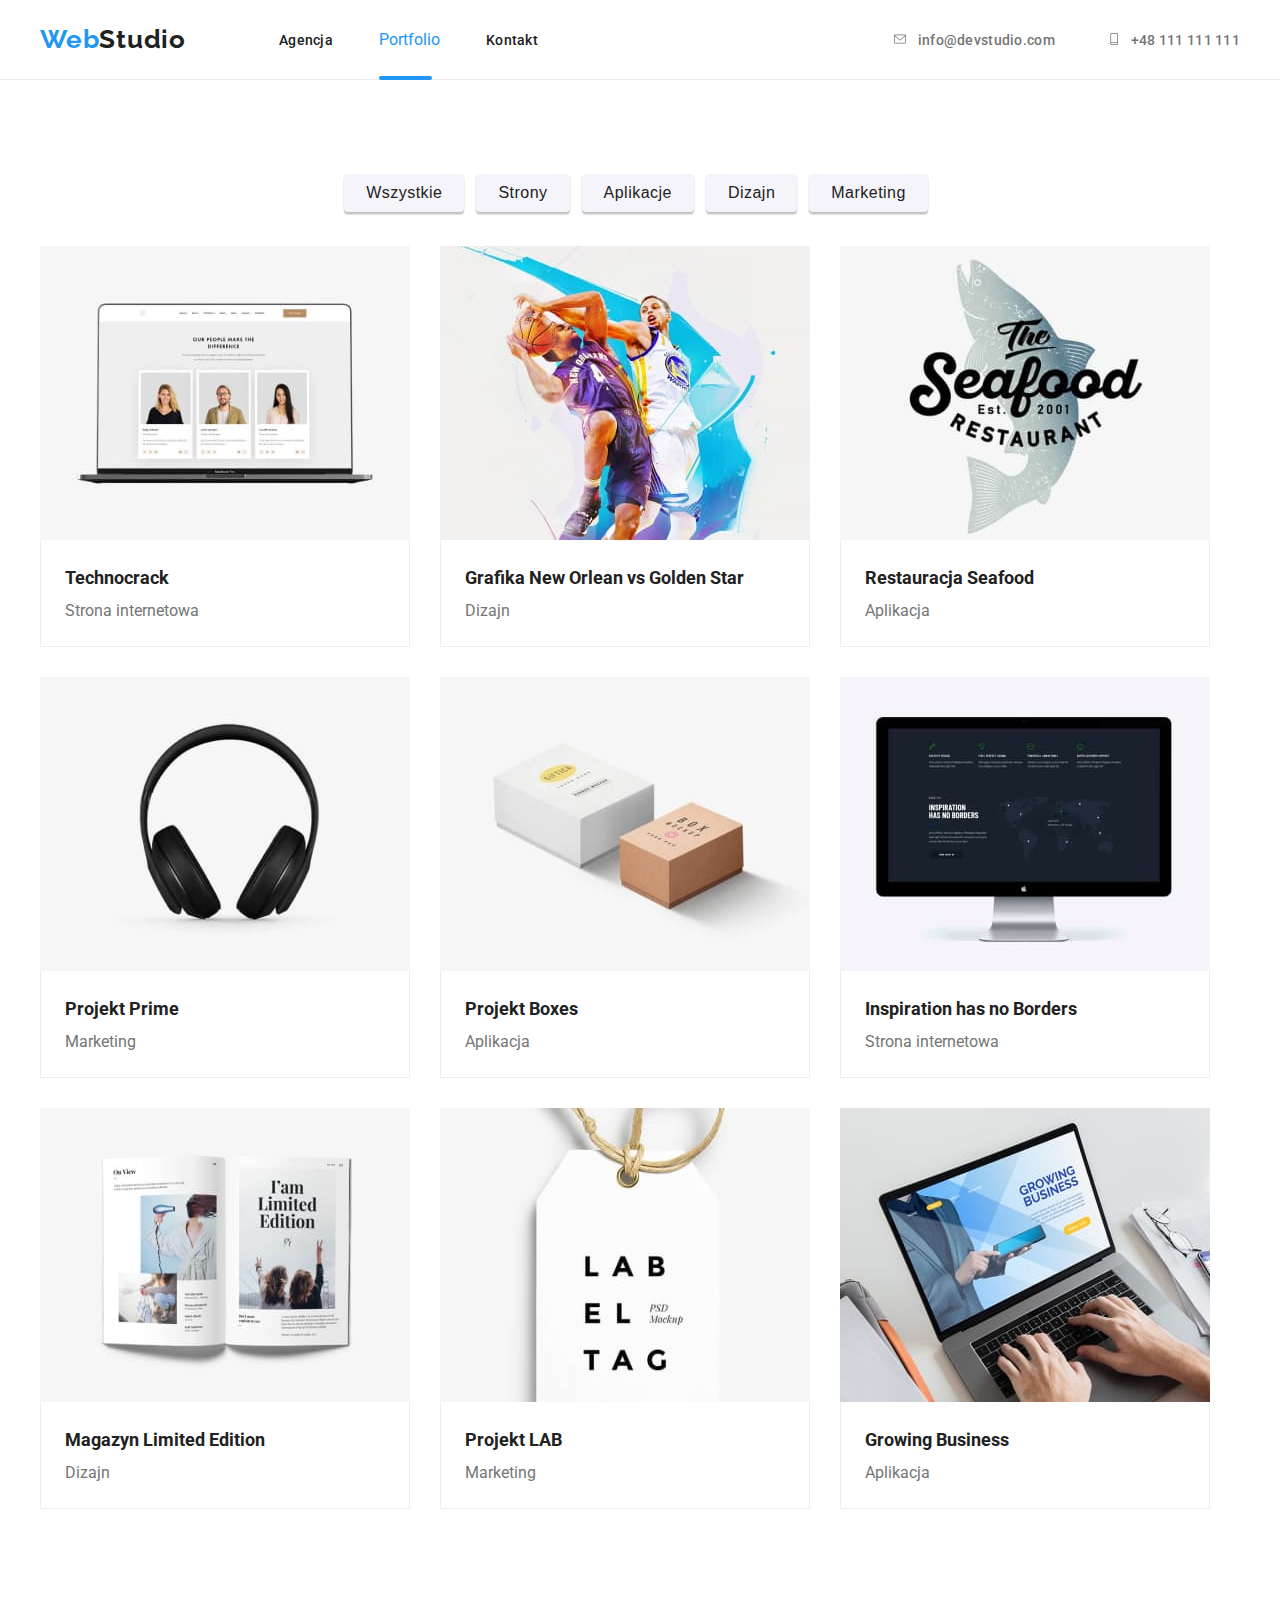
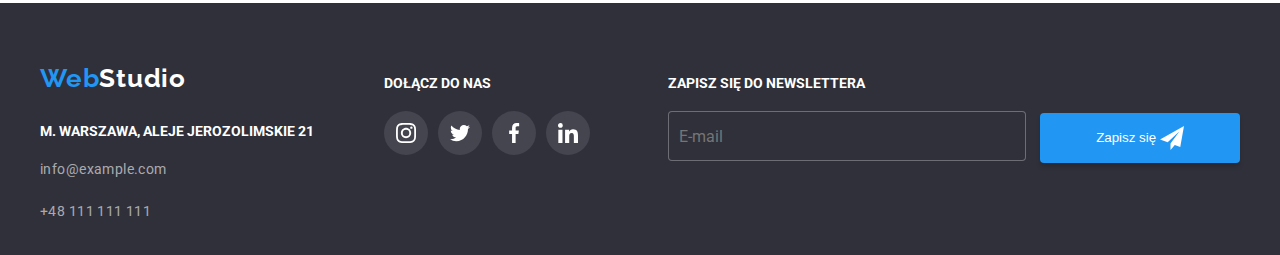
==== commit 48edd5c9: "save" ====
--- a/portfolio.html
+++ b/portfolio.html
@@ -18,41 +18,40 @@
     <header class="main-header">
       <div class="container main-header_container">
         
-        <nav class="main-header_nav">       
-            <a class="main-header_logo" href="./index.html"><span>Web</span>Studio</a>
-            <menu class="main-header_nav">
-              <li class=" main-header_nav_item">
-                <a  href="./index.html">Agencja</a>
-              </li>
-              <li class="main-header_nav_item">
-                <a href="./portfolio.html"><div class="main-header_nav_link--current"></div>Portfolio</a>
-              </li>
-              <li class="main-header_nav_item">
-                <a href="#">Kontakt</a>
-              </li>
-            </menu>
-        </nav>
+        <div class="main-header_nav">       
+          <a class="main-header_logo" href="./index.html"><span>Web</span>Studio</a>
+          <menu class="main-header_menu">
+              <li class=" main-header_nav-item">
+                <a class="main-header_link" href="./index.html">Agencja</a>
+              </li>
+              <li class="main-header_nav-item">
+                <a class="main-header_link--current" href="./portfolio.html"><div class="main-header_underline"></div>Portfolio</a>
+              </li>
+              <li class="main-header_nav-item">
+                <a class="main-header_link" href="#">Kontakt</a>
+              </li>
+          </menu>
+        </div>
         <ul class="main-header_contact">
-            <li class="main-header_contact_item">
+            <li class="main-header_contact-item">
               
-                <a href="mailto">
+                <a href="#">
                   <svg width="16" height="12">
                   <use href="./images/icons.svg#icon-envelope"></use>
-                </svg> info@devstudio.com</a>
+                </svg>info@devstudio.com</a>
               
             </li>
-            <li class="main-header_contact_item">
+            <li class="main-header_contact-item">
                   
                 <a href="tel:48111111111">
                   <svg  width="16" height="12">
                   <use href="./images/icons.svg#icon-smartphone"></use>
-                </svg> +48 111 111 111</a>
+                </svg>+48 111 111 111</a>
               </div>
             </li>
         </ul>
-        
       </div>
-    </header>    
+    </header>  
     <main>
         <div class="container">
           <section class="section">
@@ -256,9 +255,9 @@
           <a class="main-footer_logo" href="index.html"><span>Web</span>Studio</a>
           <address class="main-footer_address">
             <ul>
-              <li class="main-footer_item"><p class="main-footer_address_place">m. Warszawa, Aleje Jerozolimskie 21</p></li> 
-              <li class="main-footer_item"><p class="main-footer_address_item">info@example.com</p></li> 
-              <li class="main-footer_item"><p class="main-footer_address_item">+48 111 111 111</p></li> 
+              <li class="main-footer_item"><p class="main-footer_address-place">m. Warszawa, Aleje Jerozolimskie 21</p></li> 
+              <li class="main-footer_item"><p class="main-footer_address-item">info@example.com</p></li> 
+              <li class="main-footer_item"><p class="main-footer_address-item">+48 111 111 111</p></li> 
             </ul>
           </address>
         </div>
@@ -266,22 +265,22 @@
         <div class="main-footer_center">
           <h4>Dołącz do nas</h4>
           <ul class="main-footer_icon-list">
-              <li class="main-footer_icon-list_item">
+              <li class="main-footer_icon-list-item">
                 <a class="main-footer_icon"><svg  width="20" height="20">
                   <use href="./images/icons.svg#icon-instagram"></use>
                 </svg></a>
               </li>
-              <li class="main-footer_icon-list_item">
+              <li class="main-footer_icon-list-item">
                 <a class="main-footer_icon"><svg  width="20" height="20">
                   <use href="./images/icons.svg#icon-twitter"></use>
                 </svg></a>
               </li>
-              <li class="main-footer_icon-list_item">
+              <li class="main-footer_icon-list-item">
                 <a class="main-footer_icon"><svg  width="20" height="20">
                   <use href="./images/icons.svg#icon-facebook"></use>
                 </svg></a>
               </li>
-              <li class="main-footer_icon-list_item">
+              <li class="main-footer_icon-list-item">
                 <a class="main-footer_icon"><svg  width="20" height="20">
                   <use href="./images/icons.svg#icon-linkedin"></use>
                 </svg></a>
--- a/css/main.min.css
+++ b/css/main.min.css
@@ -1 +1 @@
-:root{--focus-color: rgba(33, 150, 243, 1);--background-color: #2196F3;--hover-color: rgba(33, 150, 243, 1);--background-first: #ffffff --background-second: #F5F4FA;--background-third: #2F303A;--contact-color: #757575}*{margin:0;padding:0;text-decoration:none}*,*::before,*::after{-webkit-box-sizing:border-box;box-sizing:border-box}img{display:block;max-width:100%;height:auto}body{font-family:"Roboto",sans-serif;background-color:#fff;color:#212121;text-decoration:none;line-height:1.5}h2{-webkit-box-pack:center;-ms-flex-pack:center;justify-content:center;display:inline;font-size:36px;font-weight:700;text-align:center}.section{padding-top:94px;padding-bottom:94px}.container{width:1200px;margin:0 auto}:hover,:focus,::after,::before{-webkit-transition:250ms cubic-bezier(0.4, 0, 0.2, 1);transition:250ms cubic-bezier(0.4, 0, 0.2, 1)}li{display:inline}.backdrop{position:fixed;left:0;top:0;background-color:rgba(0,0,0,.2);width:100%;height:100%;-webkit-transition:250ms cubic-bezier(0.4, 0, 0.2, 1);transition:250ms cubic-bezier(0.4, 0, 0.2, 1);opacity:1;-webkit-transform:scale;transform:scale;visibility:visible}.modal{position:absolute}.is-hidden{pointer-events:none;visibility:hidden;opacity:0}.main-header{height:80px;display:-webkit-box;display:-ms-flexbox;display:flex;border-bottom:solid 1px #ececec;background:var(--background-first);-webkit-box-pack:center;-ms-flex-pack:center;justify-content:center;margin:auto}.main-header_logo{font-weight:700;text-decoration:none;color:#212121;font-family:"Raleway";font-style:normal;font-weight:700;font-size:26px;line-height:31px;letter-spacing:.03em}.main-header_logo span{color:#2196f3}.main-header_container{display:-webkit-box;display:-ms-flexbox;display:flex;width:1200px}.main-header_nav{display:-webkit-box;display:-ms-flexbox;display:flex;margin-right:auto;margin-left:93px;-webkit-box-pack:center;-ms-flex-pack:center;justify-content:center;-webkit-box-align:center;-ms-flex-align:center;align-items:center}.main-header_nav_item{margin-right:46px;display:inline}.main-header_nav_item a{font-style:normal;text-decoration:none;color:#212121;font-weight:500;font-size:14px;line-height:16px;letter-spacing:.02em;-webkit-box-pack:justify;-ms-flex-pack:justify;justify-content:space-between;-webkit-box-align:center;-ms-flex-align:center;align-items:center}.main-header_nav_item:hover a,.main-header_nav_item:focus a{color:var(--focus-color);color:var(--hover-color)}.main-header_nav_link--current{position:absolute;border-radius:2px;width:53px;height:4px;margin-top:48px;background:#2196f3}.main-header_contact{display:-webkit-box;display:-ms-flexbox;display:flex;margin:auto;-webkit-box-pack:justify;-ms-flex-pack:justify;justify-content:space-between;-webkit-box-align:center;-ms-flex-align:center;align-items:center}.main-header_contact_item{margin-right:50px}.main-header_contact_item a{font-style:normal;text-decoration:none;color:var(--contact-color);font-weight:500;font-size:14px;line-height:16px;letter-spacing:.02em;fill:var(--contact-color)}.main-header_contact_item a svg{margin-right:10px}.main-header_contact_item:hover a{color:var(--hover-color);fill:var(--hover-color)}.hero{display:block;-webkit-box-pack:center;-ms-flex-pack:center;justify-content:center;text-align:center;font-size:16px;line-height:1.14;text-decoration:none;background:url("/goit-markup-hw-04/images/background.jpg");color:#fff;width:1600px;margin:auto}.hero h1{font-size:44px;font-weight:900;line-height:60px;padding-top:200px;padding-bottom:30px;width:696px;display:-webkit-box;display:-ms-flexbox;display:flex;-webkit-box-pack:center;-ms-flex-pack:center;justify-content:center;-webkit-box-align:center;-ms-flex-align:center;align-items:center;margin:auto}.hero_button{display:inline;-webkit-box-pack:center;-ms-flex-pack:center;justify-content:center;text-align:center;width:200px;height:50px;background:#2196f3;color:#fff;margin-bottom:200px;font-style:normal;border:0;font-weight:700;font-size:16px;line-height:30px;cursor:pointer}.columns{display:-webkit-box;display:-ms-flexbox;display:flex;-ms-flex-wrap:wrap;flex-wrap:wrap}.columns_list{display:-webkit-box;display:-ms-flexbox;display:flex;-webkit-box-pack:center;-ms-flex-pack:center;justify-content:center}.columns_list_item{margin-right:30px}.columns_list_item p{-webkit-box-pack:center;-ms-flex-pack:center;justify-content:center;font-style:normal;font-weight:400;font-size:14px;line-height:24px;color:#757575;max-width:-webkit-fit-content;max-width:-moz-fit-content;max-width:fit-content;letter-spacing:.03em}.columns_list_item h4{margin-bottom:10px;font-style:normal;font-weight:700;font-size:14px;line-height:16px;letter-spacing:.03em;text-transform:uppercase}.columns_list_pic{display:-webkit-box;display:-ms-flexbox;display:flex;-webkit-box-pack:center;-ms-flex-pack:center;justify-content:center;-webkit-box-align:center;-ms-flex-align:center;align-items:center;width:270px;height:120px;background:#f5f4fa;border-radius:4px;margin-bottom:30px}.business{display:block}.business_head{display:-webkit-box;display:-ms-flexbox;display:flex;-webkit-box-pack:center;-ms-flex-pack:center;justify-content:center;font-size:36px;font-weight:700;max-width:-webkit-fit-content;max-width:-moz-fit-content;max-width:fit-content;-webkit-box-align:stretch;-ms-flex-align:stretch;align-items:stretch;padding-bottom:50px;margin:auto}.business_list{display:-webkit-box;display:-ms-flexbox;display:flex}.business_list_item{margin-right:30px;position:relative;list-style-type:none;overflow:hidden;display:-webkit-box;display:-ms-flexbox;display:flex}.business_text{position:absolute;-webkit-box-pack:center;-ms-flex-pack:center;justify-content:center;width:100%;height:70px;bottom:0px;font-style:normal;font-weight:700;font-size:14px;line-height:16px;text-align:center;letter-spacing:.03em;text-transform:uppercase;color:#fff;background-color:rgba(47,48,58,.8);display:-webkit-box;display:-ms-flexbox;display:flex;padding-top:25px}.staff{display:block;-webkit-box-align:center;-ms-flex-align:center;align-items:center;-webkit-box-pack:center;-ms-flex-pack:center;justify-content:center}.staff_section{background-color:#f5f4fa}.staff_head{display:-webkit-box;display:-ms-flexbox;display:flex;-webkit-box-pack:center;-ms-flex-pack:center;justify-content:center;font-size:36px;font-weight:700;max-width:-webkit-fit-content;max-width:-moz-fit-content;max-width:fit-content;-webkit-box-align:stretch;-ms-flex-align:stretch;align-items:stretch;padding-bottom:50px;margin:auto}.staff_list{display:-webkit-box;display:-ms-flexbox;display:flex}.staff_item{margin-right:30px;display:-webkit-box;display:-ms-flexbox;display:flex;-webkit-box-orient:vertical;-webkit-box-direction:normal;-ms-flex-direction:column;flex-direction:column}.staff_text{background:#fff}.staff_text h4{display:-webkit-box;display:-ms-flexbox;display:flex;-webkit-box-pack:center;-ms-flex-pack:center;justify-content:center;font-weight:500;font-size:16px;line-height:19px;color:#212121;padding:30px 99px 10px 99px}.staff_text p{display:-webkit-box;display:-ms-flexbox;display:flex;font-weight:400;font-size:16px;font-style:normal;line-height:19px;color:#757575;text-align:center;-webkit-box-pack:center;-ms-flex-pack:center;justify-content:center;padding:10px 0px 30px 0px}.staff_icon-list{display:-webkit-box;display:-ms-flexbox;display:flex;-webkit-box-pack:justify;-ms-flex-pack:justify;justify-content:space-between;gap:10px;padding:0px 32px 18px 32px}.staff_icon-list_item{width:44px;height:44px}.staff_icon{fill:#afb1b8;width:100%;height:100%;display:-webkit-box;display:-ms-flexbox;display:flex;border-radius:50%;-webkit-box-pack:center;-ms-flex-pack:center;justify-content:center;-webkit-box-align:center;-ms-flex-align:center;align-items:center}.staff_icon:hover{border-radius:50%;fill:#fff;background-color:var(--hover-color)}.clients{display:block}.clients_head{display:-webkit-box;display:-ms-flexbox;display:flex;-webkit-box-pack:center;-ms-flex-pack:center;justify-content:center;font-size:36px;font-weight:700;max-width:-webkit-fit-content;max-width:-moz-fit-content;max-width:fit-content;-webkit-box-align:stretch;-ms-flex-align:stretch;align-items:stretch;padding-bottom:50px;margin:auto}.clients_list{display:-webkit-box;display:-ms-flexbox;display:flex;-webkit-box-pack:center;-ms-flex-pack:center;justify-content:center}.clients_list_item{margin-right:30px;cursor:pointer;border:1px solid #afb1b8;fill:#afb1b8}.clients_list_item:hover{border:1px solid var(--hover-color);fill:var(--hover-color)}.main-footer{background:var(--background-third);display:-webkit-box;display:-ms-flexbox;display:flex;color:#fff;height:252px}.main-footer_container{display:-webkit-box;display:-ms-flexbox;display:flex}.main-footer h4{font-style:normal;font-weight:700;font-size:14px;line-height:16px;color:#fff;text-transform:uppercase}.main-footer_left{display:block;margin-top:60px;margin-right:70px}.main-footer_logo{font-weight:700;text-decoration:none;color:#fff;font-family:"Raleway";font-style:normal;font-weight:700;font-size:26px;line-height:31px;letter-spacing:.03em}.main-footer_logo span{color:#2196f3}.main-footer_item{display:block;margin-bottom:9px}.main-footer_address{margin-top:20px}.main-footer_address_place{font-style:normal;font-weight:700;font-size:14px;line-height:16px;color:#fff;text-transform:uppercase;padding-top:9px}.main-footer_address_item{font-style:normal;font-weight:400;font-size:14px;line-height:24px;letter-spacing:.03em;color:rgba(255,255,255,.6)}.main-footer_address_item:hover{color:var(--hover-color)}.main-footer_center{display:block;margin-top:72px;margin-right:78px}.main-footer_icon-list{margin-top:20px;display:-webkit-box;display:-ms-flexbox;display:flex;-webkit-box-pack:justify;-ms-flex-pack:justify;justify-content:space-between;gap:10px}.main-footer_icon-list_item{width:44px;height:44px}.main-footer_icon{fill:#fff;width:100%;height:100%;display:-webkit-box;display:-ms-flexbox;display:flex;background:rgba(255,255,255,.1);border-radius:50%;-webkit-box-pack:center;-ms-flex-pack:center;justify-content:center;-webkit-box-align:center;-ms-flex-align:center;align-items:center}.main-footer_icon:hover{border-radius:50%;fill:#fff;background-color:var(--hover-color)}.main-footer_right{display:block;margin-top:72px}.main-footer_newsletter{margin-top:20px}.main-footer_input{font-family:inherit;height:50px;width:358px;border-radius:4px;background-color:#2f303a;border:1px solid rgba(255,255,255,.3019607843);color:#fff;outline:none;margin-right:10px;padding-left:10px;font-style:normal;font-weight:400;font-size:16px;line-height:20px}.main-footer_button{height:50px;width:200px;background:#2196f3;-webkit-box-shadow:0px 4px 4px rgba(0,0,0,.15);box-shadow:0px 4px 4px rgba(0,0,0,.15);border-radius:4px;color:#fff;fill:#fff;border:0;-webkit-box-pack:justify;-ms-flex-pack:justify;justify-content:space-between;cursor:pointer}.main-footer_send{vertical-align:middle;fill:#fff}.modal{top:50%;left:50%;width:528px;height:581px;z-index:2;-webkit-transform:translate(-50%, -50%);transform:translate(-50%, -50%);min-height:581px;background-color:#fff;border-radius:4px;-webkit-transition:250ms cubic-bezier(0.4, 0, 0.2, 1);transition:250ms cubic-bezier(0.4, 0, 0.2, 1);padding:40px}.modal_btn-svg{-webkit-box-pack:center;-ms-flex-pack:center;justify-content:center;position:absolute;top:15px;right:15px;width:30px;height:30px;border-radius:50%;cursor:pointer;border:1px solid rgba(0,0,0,.1);padding:5px}.forms{display:-webkit-box;display:-ms-flexbox;display:flex;-webkit-box-orient:vertical;-webkit-box-direction:normal;-ms-flex-direction:column;flex-direction:column;border:none;margin:unset;padding:0}.forms_title{font-style:normal;font-weight:700;font-size:20px;line-height:23px;text-align:center;letter-spacing:.03em;color:#212121;padding-bottom:12px}.forms_item{display:-webkit-box;display:-ms-flexbox;display:flex;-webkit-box-orient:vertical;-webkit-box-direction:normal;-ms-flex-direction:column;flex-direction:column;margin:unset;font-family:"Roboto";font-style:normal;font-weight:400;font-size:12px;line-height:14px;letter-spacing:.01em;color:#757575;margin-bottom:10px}.forms_item_line{display:-webkit-box;display:-ms-flexbox;display:flex;-webkit-transition:250ms cubic-bezier(0.4, 0, 0.2, 1);transition:250ms cubic-bezier(0.4, 0, 0.2, 1)}.forms_item a{font-style:normal;font-weight:400;font-size:12px;line-height:14px;letter-spacing:.01em;color:#757575;margin-bottom:4px}.forms_item input{border:unset;margin:unset;outline:unset;padding-left:42px;font-size:16px;width:448px;height:40px;border:1px solid rgba(33,33,33,.2);border-radius:4px;-webkit-transition:250ms cubic-bezier(0.4, 0, 0.2, 1);transition:250ms cubic-bezier(0.4, 0, 0.2, 1)}.forms_item input:focus{border:1px solid #2196f3}.forms_svg{margin:11px 12px;-webkit-box-pack:center;-ms-flex-pack:center;justify-content:center;position:absolute;-webkit-transition:250ms cubic-bezier(0.4, 0, 0.2, 1);transition:250ms cubic-bezier(0.4, 0, 0.2, 1);fill:#212121}.forms_item :focus+.forms_svg{fill:#2196f3}.forms_comment{display:-webkit-box;display:-ms-flexbox;display:flex;-webkit-box-orient:vertical;-webkit-box-direction:normal;-ms-flex-direction:column;flex-direction:column;margin:unset;font-family:"Roboto";font-style:normal;font-weight:400;font-size:12px;line-height:14px;letter-spacing:.01em;color:#757575}.forms_comment a{font-style:normal;font-weight:400;font-size:12px;line-height:14px;letter-spacing:.01em;color:#757575;margin-bottom:4px}.forms_comment textarea{width:448px;height:120px;border:1px solid rgba(33,33,33,.2);border-radius:4px;outline:none;resize:none;padding:16px 12px 16px 12px;margin-bottom:20px}.forms_policy{display:-webkit-box;display:-ms-flexbox;display:flex;-webkit-box-pack:center;-ms-flex-pack:center;justify-content:center;-webkit-box-align:center;-ms-flex-align:center;align-items:center;justify-content:center;margin-bottom:30px;font-family:"Roboto";font-style:normal;font-weight:400;font-size:14px;line-height:24px;letter-spacing:.03em;color:#757575}.forms_policy span{color:#2196f3;text-decoration:underline}.forms_check-item{margin-right:8px;-webkit-transition:250ms cubic-bezier(0.4, 0, 0.2, 1);transition:250ms cubic-bezier(0.4, 0, 0.2, 1);border:2px solid #212121;fill:#fff}.forms_checkbox:checked+.forms_check-item{fill:#fff;border:1px solid #2196f3;background:#2196f3}.forms_submit-button{color:#fff;background-color:#2196f3;-webkit-box-shadow:0px 4px 4px rgba(0,0,0,.15);box-shadow:0px 4px 4px rgba(0,0,0,.15);border-radius:4px;width:200px;height:50px;border:0;cursor:pointer;margin:auto}.button-menu{display:-webkit-box;display:-ms-flexbox;display:flex;-webkit-box-pack:center;-ms-flex-pack:center;justify-content:center;-webkit-box-align:center;-ms-flex-align:center;align-items:center}.button-menu_list{padding-bottom:34px}.button-menu_item{font-style:normal;font-weight:500;font-size:16px;line-height:26px;text-align:center;letter-spacing:.03em;color:#212121;background:#f5f4fa;border:0;padding:6px 22px 6px 22px;cursor:pointer;-webkit-box-shadow:0px 3px 1px rgba(0,0,0,.1),0px 1px 2px rgba(0,0,0,.08),0px 2px 2px rgba(0,0,0,.12);box-shadow:0px 3px 1px rgba(0,0,0,.1),0px 1px 2px rgba(0,0,0,.08),0px 2px 2px rgba(0,0,0,.12);border-radius:4px;margin-right:8px}.button-menu_item:hover{color:#fff;background:var(--background-color)}.image-list{display:-webkit-box;display:-ms-flexbox;display:flex;-ms-flex-wrap:wrap;flex-wrap:wrap;list-style:inside;padding:unset;margin:unset;gap:30px}.image-list_text{border-bottom:1px solid #eee;border-left:1px solid #eee;border-right:1px solid #eee;width:370px;padding-top:20px}.image-list_text h2{font-weight:700;font-size:18px;line-height:36px;color:#212121;margin-bottom:4px;margin-left:24px}.image-list_text p{font-weight:400;font-size:16px;line-height:30px;color:#757575;margin-left:24px;margin-bottom:20px}.image-list_item{-ms-flex-preferred-size:calc((100% - 60px)/3);flex-basis:calc((100% - 60px)/3);max-width:370px}.image-list_item:hover{cursor:pointer;-webkit-box-shadow:0px 1px 1px rgba(0,0,0,.12),0px 4px 4px rgba(0,0,0,.06),1px 4px 6px rgba(0,0,0,.16);box-shadow:0px 1px 1px rgba(0,0,0,.12),0px 4px 4px rgba(0,0,0,.06),1px 4px 6px rgba(0,0,0,.16);-webkit-transition:250ms cubic-bezier(0.4, 0, 0.2, 1);transition:250ms cubic-bezier(0.4, 0, 0.2, 1)}.image-list_item:hover .image-list_overlay{-webkit-transform:translateY(0);transform:translateY(0);-webkit-transition:250ms cubic-bezier(0.4, 0, 0.2, 1);transition:250ms cubic-bezier(0.4, 0, 0.2, 1)}.image-list_box{position:relative;overflow:hidden}.image-list_overlay{position:absolute;background:rgba(33,150,243,.9);width:370px;height:294px;-webkit-transform:translateY(294px);transform:translateY(294px)}.image-list_overlay p{font-style:normal;font-weight:400;font-size:18px;line-height:28px;letter-spacing:.03em;color:#fff;padding-top:49px;padding-left:24px}/*# sourceMappingURL=main.min.css.map */+:root{--focus-color: rgba(33, 150, 243, 1);--background-color: #2196F3;--hover-color: rgba(33, 150, 243, 1);--background-first: #ffffff;--background-second: #F5F4FA;--background-third: #2F303A;--contact-color: #757575}*{margin:0;padding:0;text-decoration:none}*,*::before,*::after{-webkit-box-sizing:border-box;box-sizing:border-box}img{display:block;max-width:100%;height:auto}body{font-family:"Roboto",sans-serif;background-color:#fff;color:#212121;text-decoration:none;line-height:1.5}h2{-webkit-box-pack:center;-ms-flex-pack:center;justify-content:center;display:inline;font-size:36px;font-weight:700;text-align:center}.section{padding-top:94px;padding-bottom:94px}.container{width:1200px;margin:0 auto}:hover,:focus,::after,::before{-webkit-transition:250ms cubic-bezier(0.4, 0, 0.2, 1);transition:250ms cubic-bezier(0.4, 0, 0.2, 1)}li{display:inline}.backdrop{position:fixed;left:0;top:0;background-color:rgba(0,0,0,.2);width:100%;height:100%;-webkit-transition:250ms cubic-bezier(0.4, 0, 0.2, 1);transition:250ms cubic-bezier(0.4, 0, 0.2, 1);opacity:1;-webkit-transform:scale;transform:scale;visibility:visible}.modal{position:absolute}.is-hidden{pointer-events:none;visibility:hidden;opacity:0}.main-header{height:80px;display:-webkit-box;display:-ms-flexbox;display:flex;border-bottom:solid 1px #ececec;background:var(--background-first)}.main-header_container{display:-webkit-box;display:-ms-flexbox;display:flex}.main-header_logo{font-weight:700;text-decoration:none;color:#212121;font-family:"Raleway";font-style:normal;font-weight:700;font-size:26px;line-height:31px;letter-spacing:.03em}.main-header span{color:#2196f3}.main-header_nav{display:-webkit-box;display:-ms-flexbox;display:flex;margin-right:auto;-webkit-box-pack:center;-ms-flex-pack:center;justify-content:center;-webkit-box-align:center;-ms-flex-align:center;align-items:center}.main-header_menu{display:-webkit-box;display:-ms-flexbox;display:flex;margin-left:93px}.main-header_nav-item{margin-right:46px;display:inline}.main-header_link{font-style:normal;text-decoration:none;color:#212121;font-weight:500;font-size:14px;line-height:16px;letter-spacing:.02em;-webkit-box-pack:justify;-ms-flex-pack:justify;justify-content:space-between;-webkit-box-align:center;-ms-flex-align:center;align-items:center}.main-header_link--current{color:var(--hover-color)}.main-header_underline{position:absolute;border-radius:2px;width:53px;height:4px;margin-top:48px;background:#2196f3}.main-header_nav-item:hover a,.main-header_nav-item:focus a{color:var(--focus-color);color:var(--hover-color)}.main-header_contact{display:-webkit-box;display:-ms-flexbox;display:flex;margin-left:auto;margin-right:0;-webkit-box-pack:justify;-ms-flex-pack:justify;justify-content:space-between;-webkit-box-align:center;-ms-flex-align:center;align-items:center}.main-header_contact-item{margin-left:50px}.main-header_contact-item a{font-style:normal;text-decoration:none;color:var(--contact-color);font-weight:500;font-size:14px;line-height:16px;letter-spacing:.02em;fill:var(--contact-color)}.main-header_contact-item a svg{margin-right:10px}.main-header_contact-item:hover a{color:var(--hover-color);fill:var(--hover-color)}.hero{display:block;-webkit-box-pack:center;-ms-flex-pack:center;justify-content:center;text-align:center;font-size:16px;line-height:1.14;text-decoration:none;background:url("/goit-markup-hw-04/images/background.jpg");color:#fff;width:1600px;margin:auto}.hero h1{font-size:44px;font-weight:900;line-height:60px;padding-top:200px;padding-bottom:30px;width:696px;display:-webkit-box;display:-ms-flexbox;display:flex;-webkit-box-pack:center;-ms-flex-pack:center;justify-content:center;-webkit-box-align:center;-ms-flex-align:center;align-items:center;margin:auto}.hero_button{display:inline;-webkit-box-pack:center;-ms-flex-pack:center;justify-content:center;text-align:center;width:200px;height:50px;background:#2196f3;color:#fff;margin-bottom:200px;font-style:normal;border:0;font-weight:700;font-size:16px;line-height:30px;cursor:pointer}.columns{display:-webkit-box;display:-ms-flexbox;display:flex;-ms-flex-wrap:wrap;flex-wrap:wrap}.columns_list{display:-webkit-box;display:-ms-flexbox;display:flex;-webkit-box-pack:center;-ms-flex-pack:center;justify-content:center}.columns_list-item{margin-right:30px}.columns_list-item p{-webkit-box-pack:center;-ms-flex-pack:center;justify-content:center;font-style:normal;font-weight:400;font-size:14px;line-height:24px;color:#757575;max-width:-webkit-fit-content;max-width:-moz-fit-content;max-width:fit-content;letter-spacing:.03em}.columns_list-item h4{margin-bottom:10px;font-style:normal;font-weight:700;font-size:14px;line-height:16px;letter-spacing:.03em;text-transform:uppercase}.columns_list-pic{display:-webkit-box;display:-ms-flexbox;display:flex;-webkit-box-pack:center;-ms-flex-pack:center;justify-content:center;-webkit-box-align:center;-ms-flex-align:center;align-items:center;width:270px;height:120px;background:#f5f4fa;border-radius:4px;margin-bottom:30px}.business{display:block}.business_head{display:-webkit-box;display:-ms-flexbox;display:flex;-webkit-box-pack:center;-ms-flex-pack:center;justify-content:center;font-size:36px;font-weight:700;max-width:-webkit-fit-content;max-width:-moz-fit-content;max-width:fit-content;-webkit-box-align:stretch;-ms-flex-align:stretch;align-items:stretch;padding-bottom:50px;margin:auto}.business_list{display:-webkit-box;display:-ms-flexbox;display:flex}.business_list-item{margin-right:30px;position:relative;list-style-type:none;overflow:hidden;display:-webkit-box;display:-ms-flexbox;display:flex}.business_text{position:absolute;-webkit-box-pack:center;-ms-flex-pack:center;justify-content:center;width:100%;height:70px;bottom:0px;font-style:normal;font-weight:700;font-size:14px;line-height:16px;text-align:center;letter-spacing:.03em;text-transform:uppercase;color:#fff;background-color:rgba(47,48,58,.8);display:-webkit-box;display:-ms-flexbox;display:flex;padding-top:25px}.staff{display:block;-webkit-box-align:center;-ms-flex-align:center;align-items:center;-webkit-box-pack:center;-ms-flex-pack:center;justify-content:center}.staff_section{background-color:#f5f4fa}.staff_head{display:-webkit-box;display:-ms-flexbox;display:flex;-webkit-box-pack:center;-ms-flex-pack:center;justify-content:center;font-size:36px;font-weight:700;max-width:-webkit-fit-content;max-width:-moz-fit-content;max-width:fit-content;-webkit-box-align:stretch;-ms-flex-align:stretch;align-items:stretch;padding-bottom:50px;margin:auto}.staff_list{display:-webkit-box;display:-ms-flexbox;display:flex}.staff_item{margin-right:30px;display:-webkit-box;display:-ms-flexbox;display:flex;-webkit-box-orient:vertical;-webkit-box-direction:normal;-ms-flex-direction:column;flex-direction:column}.staff_text{background:#fff}.staff_text h4{display:-webkit-box;display:-ms-flexbox;display:flex;-webkit-box-pack:center;-ms-flex-pack:center;justify-content:center;font-weight:500;font-size:16px;line-height:19px;color:#212121;padding:30px 99px 10px 99px}.staff_text p{display:-webkit-box;display:-ms-flexbox;display:flex;font-weight:400;font-size:16px;font-style:normal;line-height:19px;color:#757575;text-align:center;-webkit-box-pack:center;-ms-flex-pack:center;justify-content:center;padding:10px 0px 30px 0px}.staff_icon-list{display:-webkit-box;display:-ms-flexbox;display:flex;-webkit-box-pack:justify;-ms-flex-pack:justify;justify-content:space-between;gap:10px;padding:0px 32px 18px 32px}.staff_icon-list_item{width:44px;height:44px}.staff_icon{fill:#afb1b8;width:100%;height:100%;display:-webkit-box;display:-ms-flexbox;display:flex;border-radius:50%;-webkit-box-pack:center;-ms-flex-pack:center;justify-content:center;-webkit-box-align:center;-ms-flex-align:center;align-items:center}.staff_icon:hover{border-radius:50%;fill:#fff;background-color:var(--hover-color)}.clients{display:block}.clients_head{display:-webkit-box;display:-ms-flexbox;display:flex;-webkit-box-pack:center;-ms-flex-pack:center;justify-content:center;font-size:36px;font-weight:700;max-width:-webkit-fit-content;max-width:-moz-fit-content;max-width:fit-content;-webkit-box-align:stretch;-ms-flex-align:stretch;align-items:stretch;padding-bottom:50px;margin:auto}.clients_list{display:-webkit-box;display:-ms-flexbox;display:flex;-webkit-box-pack:center;-ms-flex-pack:center;justify-content:center}.clients_list-item{margin-right:30px;cursor:pointer;border:1px solid #afb1b8;fill:#afb1b8}.clients_list-item:hover{border:1px solid var(--hover-color);fill:var(--hover-color)}.main-footer{background:var(--background-third);display:-webkit-box;display:-ms-flexbox;display:flex;color:#fff;height:252px}.main-footer_container{display:-webkit-box;display:-ms-flexbox;display:flex}.main-footer h4{font-style:normal;font-weight:700;font-size:14px;line-height:16px;color:#fff;text-transform:uppercase}.main-footer_left{display:block;margin-top:60px;margin-right:70px}.main-footer_logo{font-weight:700;text-decoration:none;color:#fff;font-family:"Raleway";font-style:normal;font-weight:700;font-size:26px;line-height:31px;letter-spacing:.03em}.main-footer_logo span{color:#2196f3}.main-footer_item{display:block;margin-bottom:9px}.main-footer_address{margin-top:20px}.main-footer_address-place{font-style:normal;font-weight:700;font-size:14px;line-height:16px;color:#fff;text-transform:uppercase;padding-top:9px}.main-footer_address-item{font-style:normal;font-weight:400;font-size:14px;line-height:24px;letter-spacing:.03em;color:rgba(255,255,255,.6);cursor:pointer;padding-top:9px}.main-footer_address-item:hover{color:var(--hover-color)}.main-footer_center{display:block;margin-top:72px;margin-right:78px}.main-footer_icon-list{margin-top:20px;display:-webkit-box;display:-ms-flexbox;display:flex;-webkit-box-pack:justify;-ms-flex-pack:justify;justify-content:space-between;gap:10px}.main-footer_icon-list-item{width:44px;height:44px}.main-footer_icon{fill:#fff;width:100%;height:100%;display:-webkit-box;display:-ms-flexbox;display:flex;background:rgba(255,255,255,.1);border-radius:50%;-webkit-box-pack:center;-ms-flex-pack:center;justify-content:center;-webkit-box-align:center;-ms-flex-align:center;align-items:center}.main-footer_icon:hover{border-radius:50%;fill:#fff;background-color:var(--hover-color)}.main-footer_right{display:block;margin-top:72px}.main-footer_newsletter{margin-top:20px}.main-footer_input{font-family:inherit;height:50px;width:358px;border-radius:4px;background-color:#2f303a;border:1px solid rgba(255,255,255,.3019607843);color:#fff;outline:none;margin-right:10px;padding-left:10px;font-style:normal;font-weight:400;font-size:16px;line-height:20px}.main-footer_button{height:50px;width:200px;background:#2196f3;-webkit-box-shadow:0px 4px 4px rgba(0,0,0,.15);box-shadow:0px 4px 4px rgba(0,0,0,.15);border-radius:4px;color:#fff;fill:#fff;border:0;-webkit-box-pack:justify;-ms-flex-pack:justify;justify-content:space-between;cursor:pointer}.main-footer_send{vertical-align:middle;fill:#fff}.modal{top:50%;left:50%;width:528px;height:581px;z-index:2;-webkit-transform:translate(-50%, -50%);transform:translate(-50%, -50%);min-height:581px;background-color:#fff;border-radius:4px;-webkit-transition:250ms cubic-bezier(0.4, 0, 0.2, 1);transition:250ms cubic-bezier(0.4, 0, 0.2, 1);padding:40px}.modal_btn-svg{-webkit-box-pack:center;-ms-flex-pack:center;justify-content:center;position:absolute;top:15px;right:15px;width:30px;height:30px;border-radius:50%;cursor:pointer;border:1px solid rgba(0,0,0,.1);padding:5px}.forms{display:-webkit-box;display:-ms-flexbox;display:flex;-webkit-box-orient:vertical;-webkit-box-direction:normal;-ms-flex-direction:column;flex-direction:column;border:none;margin:unset;padding:0}.forms_title{font-style:normal;font-weight:700;font-size:20px;line-height:23px;text-align:center;letter-spacing:.03em;color:#212121;padding-bottom:12px}.forms_item{display:-webkit-box;display:-ms-flexbox;display:flex;-webkit-box-orient:vertical;-webkit-box-direction:normal;-ms-flex-direction:column;flex-direction:column;margin:unset;font-family:"Roboto";font-style:normal;font-weight:400;font-size:12px;line-height:14px;letter-spacing:.01em;color:#757575;margin-bottom:10px}.forms_item-line{display:-webkit-box;display:-ms-flexbox;display:flex;-webkit-transition:250ms cubic-bezier(0.4, 0, 0.2, 1);transition:250ms cubic-bezier(0.4, 0, 0.2, 1)}.forms a{font-style:normal;font-weight:400;font-size:12px;line-height:14px;letter-spacing:.01em;color:#757575;margin-bottom:4px}.forms input{border:unset;margin:unset;outline:unset;padding-left:42px;font-size:16px;width:448px;height:40px;border:1px solid rgba(33,33,33,.2);border-radius:4px;-webkit-transition:250ms cubic-bezier(0.4, 0, 0.2, 1);transition:250ms cubic-bezier(0.4, 0, 0.2, 1)}.forms input:focus{border:1px solid #2196f3}.forms_svg{margin:11px 12px;-webkit-box-pack:center;-ms-flex-pack:center;justify-content:center;position:absolute;-webkit-transition:250ms cubic-bezier(0.4, 0, 0.2, 1);transition:250ms cubic-bezier(0.4, 0, 0.2, 1);fill:#212121}.forms_item :focus+.forms_svg{fill:#2196f3}.forms_comment{display:-webkit-box;display:-ms-flexbox;display:flex;-webkit-box-orient:vertical;-webkit-box-direction:normal;-ms-flex-direction:column;flex-direction:column;margin:unset;font-family:"Roboto";font-style:normal;font-weight:400;font-size:12px;line-height:14px;letter-spacing:.01em;color:#757575}.forms_comment a{font-style:normal;font-weight:400;font-size:12px;line-height:14px;letter-spacing:.01em;color:#757575;margin-bottom:4px}.forms_comment textarea{width:448px;height:120px;border:1px solid rgba(33,33,33,.2);border-radius:4px;outline:none;resize:none;padding:16px 12px 16px 12px;margin-bottom:20px}.forms_policy{display:-webkit-box;display:-ms-flexbox;display:flex;-webkit-box-pack:center;-ms-flex-pack:center;justify-content:center;-webkit-box-align:center;-ms-flex-align:center;align-items:center;justify-content:center;margin-bottom:30px;font-family:"Roboto";font-style:normal;font-weight:400;font-size:14px;line-height:24px;letter-spacing:.03em;color:#757575}.forms_policy span{color:#2196f3;text-decoration:underline}.forms_check-item{margin-right:8px;-webkit-transition:250ms cubic-bezier(0.4, 0, 0.2, 1);transition:250ms cubic-bezier(0.4, 0, 0.2, 1);border:2px solid #212121;fill:#fff}.forms_checkbox:checked+.forms_check-item{fill:#fff;border:1px solid #2196f3;background:#2196f3}.forms_submit-button{color:#fff;background-color:#2196f3;-webkit-box-shadow:0px 4px 4px rgba(0,0,0,.15);box-shadow:0px 4px 4px rgba(0,0,0,.15);border-radius:4px;width:200px;height:50px;border:0;cursor:pointer;margin:auto}.button-menu{display:-webkit-box;display:-ms-flexbox;display:flex;-webkit-box-pack:center;-ms-flex-pack:center;justify-content:center;-webkit-box-align:center;-ms-flex-align:center;align-items:center}.button-menu_list{padding-bottom:34px}.button-menu_item{font-style:normal;font-weight:500;font-size:16px;line-height:26px;text-align:center;letter-spacing:.03em;color:#212121;background:#f5f4fa;border:0;padding:6px 22px 6px 22px;cursor:pointer;-webkit-box-shadow:0px 3px 1px rgba(0,0,0,.1),0px 1px 2px rgba(0,0,0,.08),0px 2px 2px rgba(0,0,0,.12);box-shadow:0px 3px 1px rgba(0,0,0,.1),0px 1px 2px rgba(0,0,0,.08),0px 2px 2px rgba(0,0,0,.12);border-radius:4px;margin-right:8px}.button-menu_item:hover{color:#fff;background:var(--background-color)}.image-list{display:-webkit-box;display:-ms-flexbox;display:flex;-ms-flex-wrap:wrap;flex-wrap:wrap;list-style:inside;padding:unset;margin:unset;gap:30px}.image-list_text{border-bottom:1px solid #eee;border-left:1px solid #eee;border-right:1px solid #eee;width:370px;padding-top:20px}.image-list_text h2{font-weight:700;font-size:18px;line-height:36px;color:#212121;margin-bottom:4px;margin-left:24px}.image-list_text p{font-weight:400;font-size:16px;line-height:30px;color:#757575;margin-left:24px;margin-bottom:20px}.image-list_item{-ms-flex-preferred-size:calc((100% - 60px)/3);flex-basis:calc((100% - 60px)/3);max-width:370px}.image-list_item:hover{cursor:pointer;-webkit-box-shadow:0px 1px 1px rgba(0,0,0,.12),0px 4px 4px rgba(0,0,0,.06),1px 4px 6px rgba(0,0,0,.16);box-shadow:0px 1px 1px rgba(0,0,0,.12),0px 4px 4px rgba(0,0,0,.06),1px 4px 6px rgba(0,0,0,.16);-webkit-transition:250ms cubic-bezier(0.4, 0, 0.2, 1);transition:250ms cubic-bezier(0.4, 0, 0.2, 1)}.image-list_item:hover .image-list_overlay{-webkit-transform:translateY(0);transform:translateY(0);-webkit-transition:250ms cubic-bezier(0.4, 0, 0.2, 1);transition:250ms cubic-bezier(0.4, 0, 0.2, 1)}.image-list_box{position:relative;overflow:hidden}.image-list_overlay{position:absolute;background:rgba(33,150,243,.9);width:370px;height:294px;-webkit-transform:translateY(294px);transform:translateY(294px)}.image-list_overlay p{font-style:normal;font-weight:400;font-size:18px;line-height:28px;letter-spacing:.03em;color:#fff;padding-top:49px;padding-left:24px}/*# sourceMappingURL=main.min.css.map */